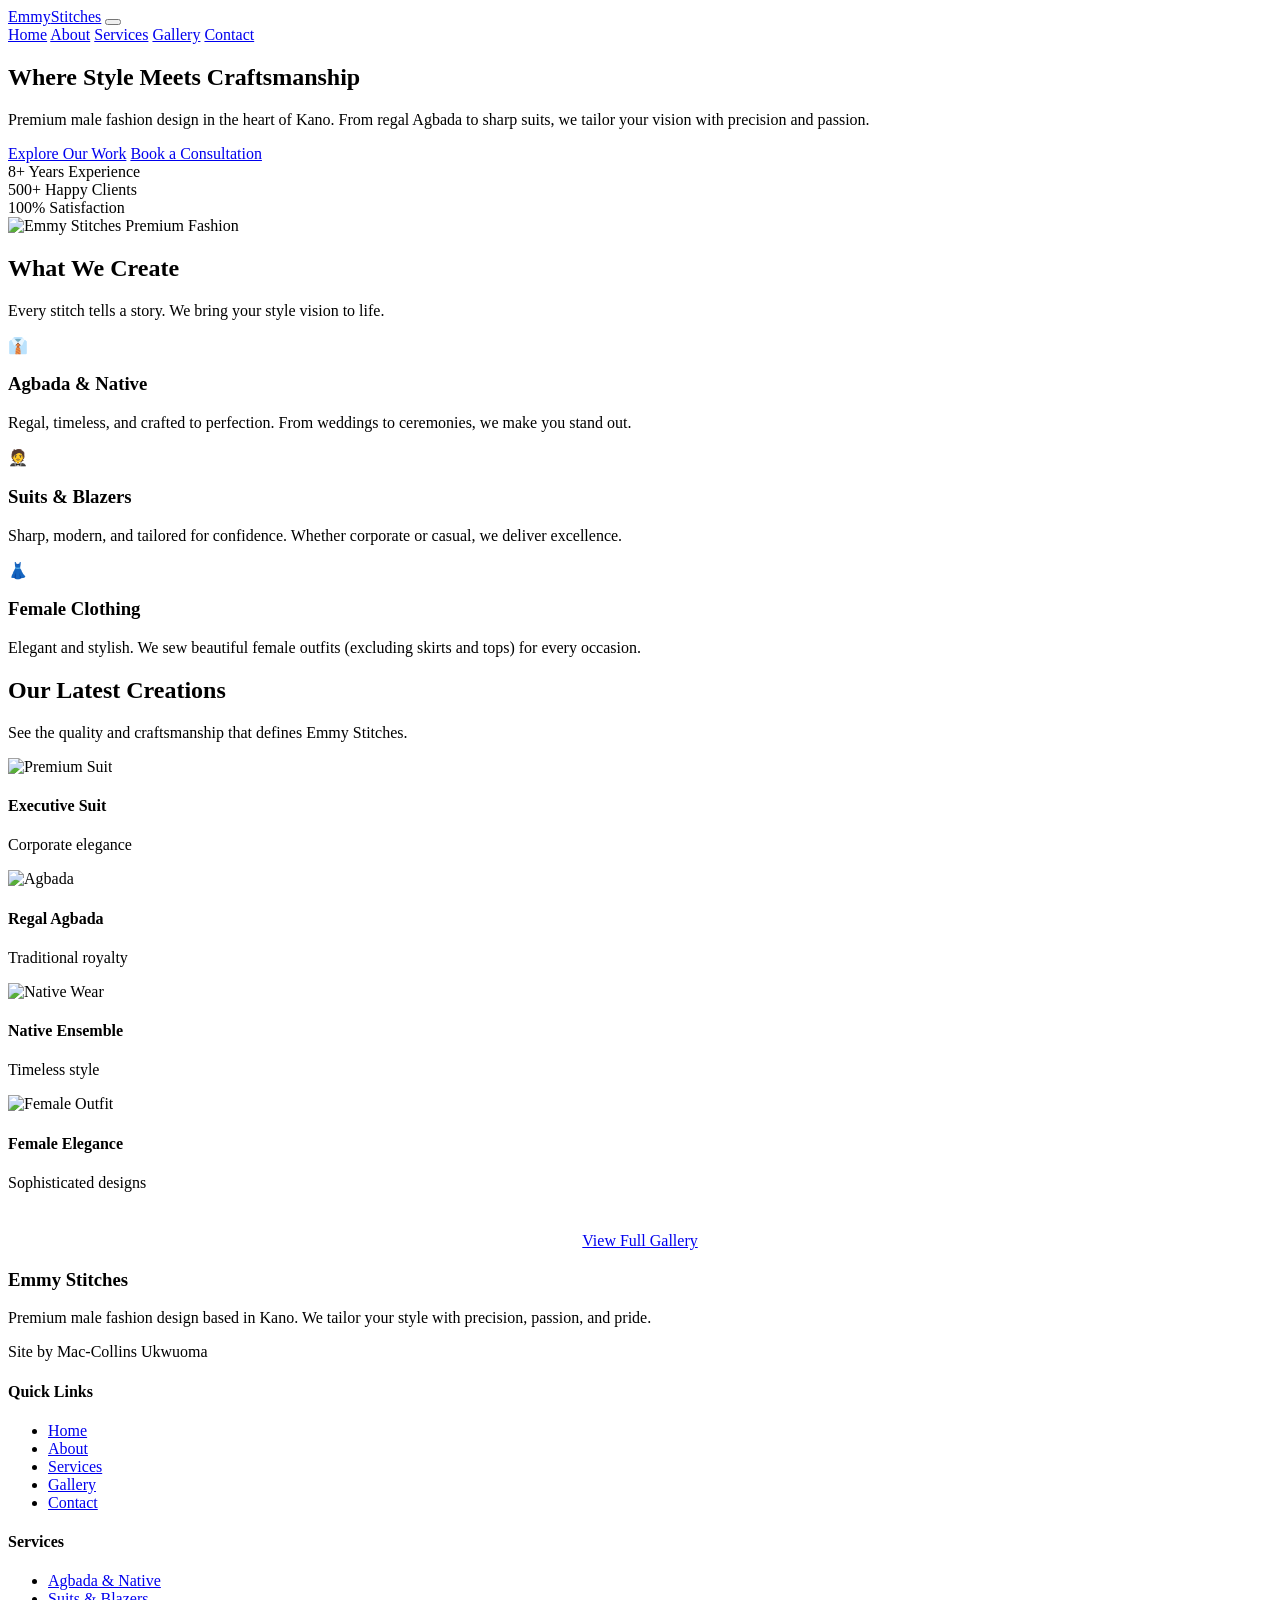
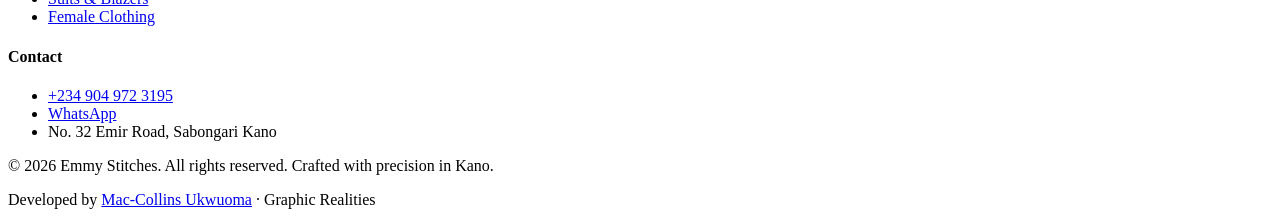
==== index.html @ 35dc1c08 "index.html" ====
<!DOCTYPE html>
<html lang="en">
<head>
    <meta charset="UTF-8" />
    <meta name="viewport" content="width=device-width, initial-scale=1.0" />
    <title>Emmy Stitches | Premium Male Fashion, Kano</title>
    <meta name="description" content="Emmy Stitches – Premium male fashion designer in Kano. We sew Agbada, suits, native wears, and female clothing. Visit us at No. 32 Emir Road, Sabongari Kano.">
    <link rel="stylesheet" href="style.css" />
</head>
<body>

<!-- ===== HEADER ===== -->
<header>
    <div class="header-container">
        <a href="index.html" class="logo">Emmy<span>Stitches</span></a>
        <button class="menu-toggle" id="menuToggle" aria-label="Toggle navigation">
            <span></span>
            <span></span>
            <span></span>
        </button>
        <nav id="mainNav">
            <a href="index.html" class="active">Home</a>
            <a href="about.html">About</a>
            <a href="services.html">Services</a>
            <a href="gallery.html">Gallery</a>
            <a href="contact.html">Contact</a>
        </nav>
    </div>
</header>

<!-- ===== HERO ===== -->
<section class="hero">
    <div class="hero-container">
        <div class="hero-content">
            <h1>Where <span>Style</span> Meets <span>Craftsmanship</span></h1>
            <p>Premium male fashion design in the heart of Kano. From regal Agbada to sharp suits, we tailor your vision with precision and passion.</p>
            <div class="hero-buttons">
                <a href="services.html" class="btn-primary">Explore Our Work</a>
                <a href="contact.html" class="btn-secondary">Book a Consultation</a>
            </div>
            <div class="hero-stats">
                <div class="stat-item">
                    <span class="stat-number">8+</span>
                    <span class="stat-label">Years Experience</span>
                </div>
                <div class="stat-item">
                    <span class="stat-number">500+</span>
                    <span class="stat-label">Happy Clients</span>
                </div>
                <div class="stat-item">
                    <span class="stat-number">100%</span>
                    <span class="stat-label">Satisfaction</span>
                </div>
            </div>
        </div>
        <div class="hero-image">
            <!-- Replace 'hero-bg.jpg' with your actual image file -->
            <img src="images/hero-bg.jpg" alt="Emmy Stitches Premium Fashion" />
        </div>
    </div>
</section>

<!-- ===== SERVICES PREVIEW ===== -->
<section class="section">
    <div class="container">
        <div class="section-header">
            <h2>What We Create</h2>
            <p>Every stitch tells a story. We bring your style vision to life.</p>
        </div>
        <div class="services-grid">
            <div class="service-card">
                <span class="icon">👔</span>
                <h3>Agbada & Native</h3>
                <p>Regal, timeless, and crafted to perfection. From weddings to ceremonies, we make you stand out.</p>
            </div>
            <div class="service-card">
                <span class="icon">🤵</span>
                <h3>Suits & Blazers</h3>
                <p>Sharp, modern, and tailored for confidence. Whether corporate or casual, we deliver excellence.</p>
            </div>
            <div class="service-card">
                <span class="icon">👗</span>
                <h3>Female Clothing</h3>
                <p>Elegant and stylish. We sew beautiful female outfits (excluding skirts and tops) for every occasion.</p>
            </div>
        </div>
    </div>
</section>

<!-- ===== GALLERY PREVIEW ===== -->
<section class="section section-dark">
    <div class="container">
        <div class="section-header">
            <h2>Our Latest Creations</h2>
            <p>See the quality and craftsmanship that defines Emmy Stitches.</p>
        </div>
        <div class="gallery-grid">
            <div class="gallery-item">
                <img src="images/suit-1.jpg" alt="Premium Suit" />
                <div class="overlay"><h4>Executive Suit</h4><p>Corporate elegance</p></div>
            </div>
            <div class="gallery-item">
                <img src="images/agbada-1.jpg" alt="Agbada" />
                <div class="overlay"><h4>Regal Agbada</h4><p>Traditional royalty</p></div>
            </div>
            <div class="gallery-item">
                <img src="images/native-1.jpg" alt="Native Wear" />
                <div class="overlay"><h4>Native Ensemble</h4><p>Timeless style</p></div>
            </div>
            <div class="gallery-item">
                <img src="images/female-1.jpg" alt="Female Outfit" />
                <div class="overlay"><h4>Female Elegance</h4><p>Sophisticated designs</p></div>
            </div>
        </div>
        <div style="text-align: center; margin-top: 40px;">
            <a href="gallery.html" class="btn-primary">View Full Gallery</a>
        </div>
    </div>
</section>

<!-- ===== FOOTER ===== -->
<footer>
    <div class="footer-grid">
        <div class="footer-brand">
            <h3>Emmy Stitches</h3>
            <p>Premium male fashion design based in Kano. We tailor your style with precision, passion, and pride.</p>
            <div class="dev-badge">Site by <span>Mac-Collins Ukwuoma</span></div>
        </div>
        <div class="footer-links">
            <h4>Quick Links</h4>
            <ul>
                <li><a href="index.html">Home</a></li>
                <li><a href="about.html">About</a></li>
                <li><a href="services.html">Services</a></li>
                <li><a href="gallery.html">Gallery</a></li>
                <li><a href="contact.html">Contact</a></li>
            </ul>
        </div>
        <div class="footer-links">
            <h4>Services</h4>
            <ul>
                <li><a href="services.html">Agbada & Native</a></li>
                <li><a href="services.html">Suits & Blazers</a></li>
                <li><a href="services.html">Female Clothing</a></li>
            </ul>
        </div>
        <div class="footer-links">
            <h4>Contact</h4>
            <ul>
                <li><a href="tel:+2349049723195">+234 904 972 3195</a></li>
                <li><a href="https://wa.me/2349049723195" target="_blank">WhatsApp</a></li>
                <li>No. 32 Emir Road, Sabongari Kano</li>
            </ul>
        </div>
    </div>
    <div class="footer-bottom">
        <p>&copy; 2026 Emmy Stitches. All rights reserved. Crafted with precision in Kano.</p>
        <div class="developer-credit">
            Developed by <a href="#" target="_blank">Mac-Collins Ukwuoma</a> · Graphic Realities
        </div>
    </div>
</footer>
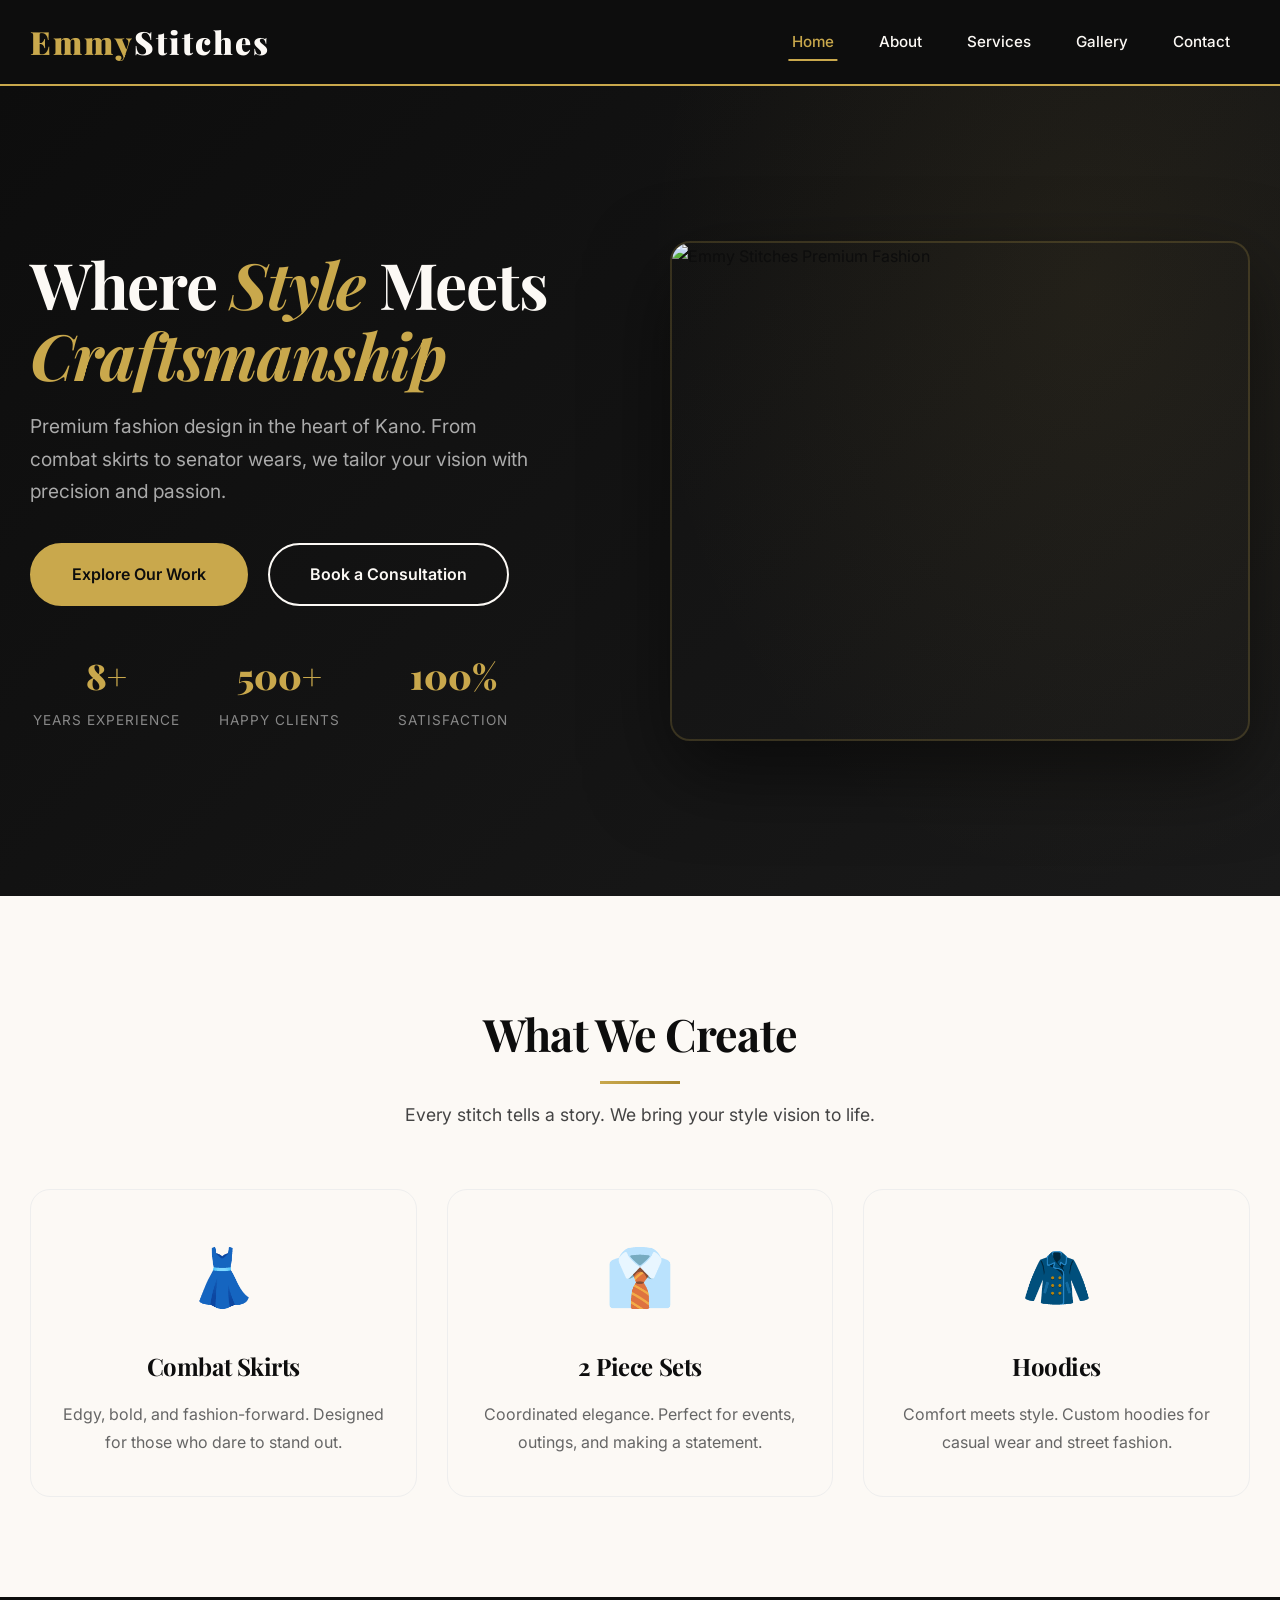
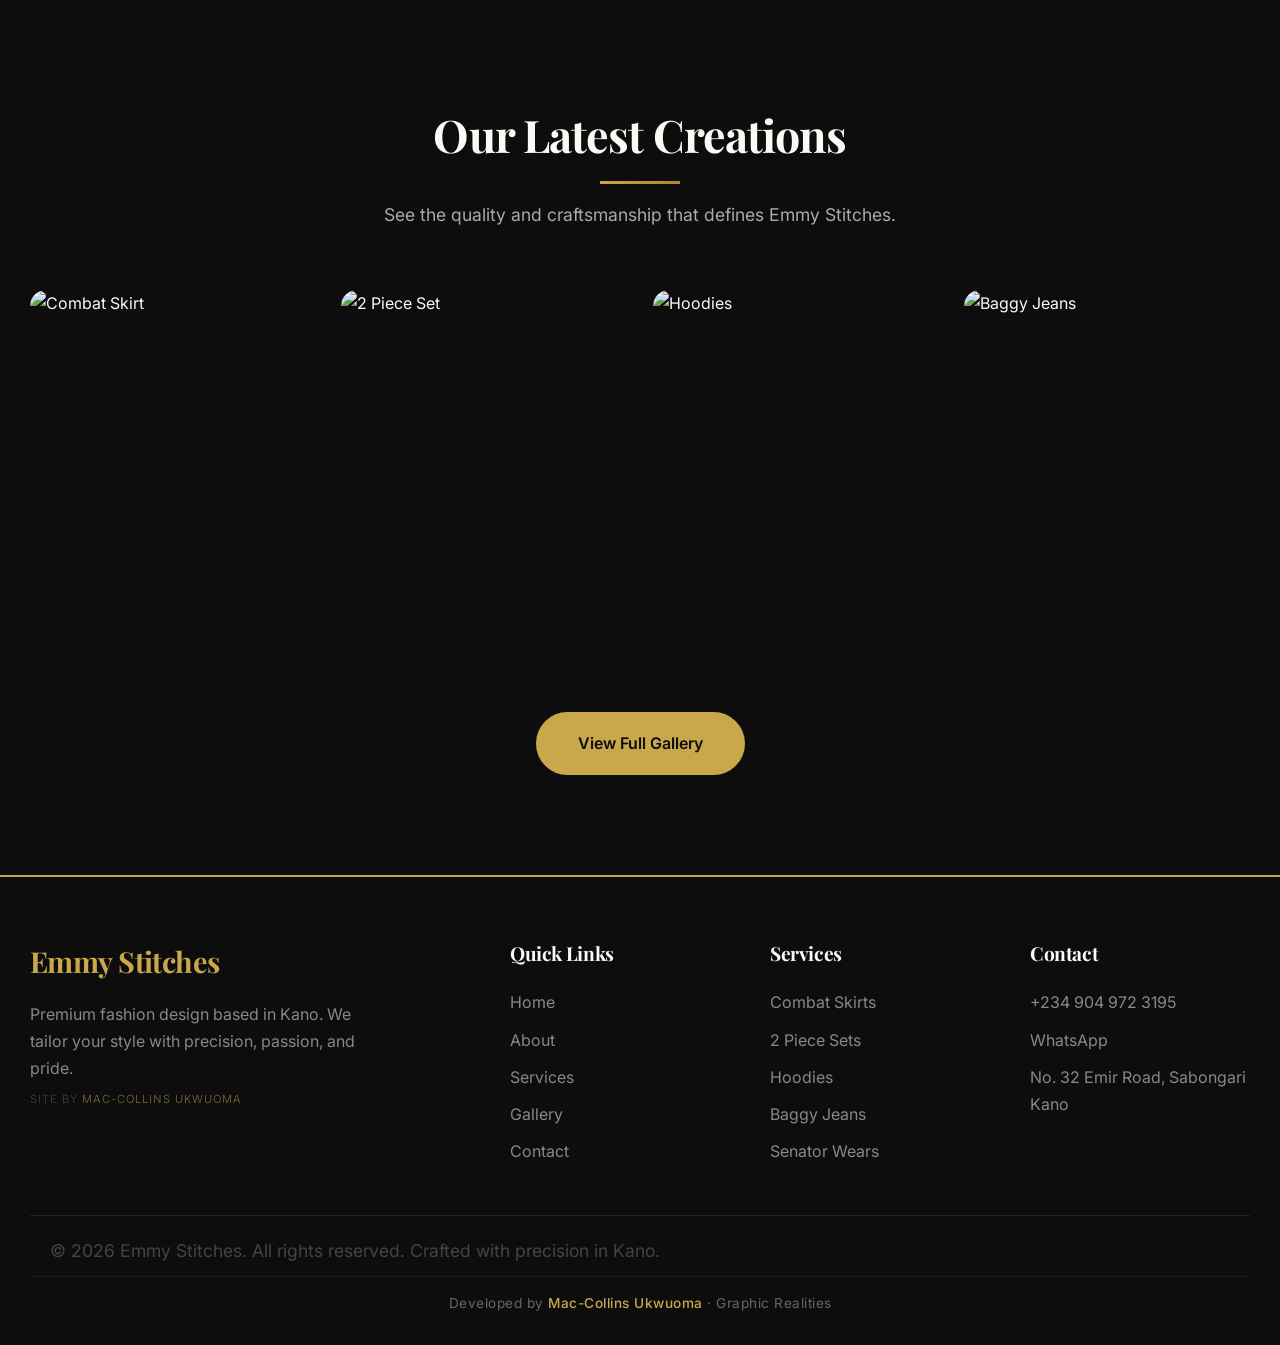
==== commit 66c46912: "index.html" ====
--- a/index.html
+++ b/index.html
@@ -3,8 +3,8 @@
 <head>
     <meta charset="UTF-8" />
     <meta name="viewport" content="width=device-width, initial-scale=1.0" />
-    <title>Emmy Stitches | Premium Male Fashion, Kano</title>
-    <meta name="description" content="Emmy Stitches – Premium male fashion designer in Kano. We sew Agbada, suits, native wears, and female clothing. Visit us at No. 32 Emir Road, Sabongari Kano.">
+    <title>Emmy Stitches | Premium Fashion, Kano</title>
+    <meta name="description" content="Emmy Stitches – Premium fashion designer in Kano. We sew combat skirts, 2 piece sets, hoodies, baggy jeans, senator wears, corporate wears, jalabia gowns, and jeans.">
     <link rel="stylesheet" href="style.css" />
 </head>
 <body>
@@ -14,9 +14,7 @@
     <div class="header-container">
         <a href="index.html" class="logo">Emmy<span>Stitches</span></a>
         <button class="menu-toggle" id="menuToggle" aria-label="Toggle navigation">
-            <span></span>
-            <span></span>
-            <span></span>
+            <span></span><span></span><span></span>
         </button>
         <nav id="mainNav">
             <a href="index.html" class="active">Home</a>
@@ -33,7 +31,7 @@
     <div class="hero-container">
         <div class="hero-content">
             <h1>Where <span>Style</span> Meets <span>Craftsmanship</span></h1>
-            <p>Premium male fashion design in the heart of Kano. From regal Agbada to sharp suits, we tailor your vision with precision and passion.</p>
+            <p>Premium fashion design in the heart of Kano. From combat skirts to senator wears, we tailor your vision with precision and passion.</p>
             <div class="hero-buttons">
                 <a href="services.html" class="btn-primary">Explore Our Work</a>
                 <a href="contact.html" class="btn-secondary">Book a Consultation</a>
@@ -54,7 +52,6 @@
             </div>
         </div>
         <div class="hero-image">
-            <!-- Replace 'hero-bg.jpg' with your actual image file -->
             <img src="images/hero-bg.jpg" alt="Emmy Stitches Premium Fashion" />
         </div>
     </div>
@@ -69,19 +66,19 @@
         </div>
         <div class="services-grid">
             <div class="service-card">
-                <span class="icon">👔</span>
-                <h3>Agbada & Native</h3>
-                <p>Regal, timeless, and crafted to perfection. From weddings to ceremonies, we make you stand out.</p>
+                <span class="icon">👗</span>
+                <h3>Combat Skirts</h3>
+                <p>Edgy, bold, and fashion-forward. Designed for those who dare to stand out.</p>
             </div>
             <div class="service-card">
-                <span class="icon">🤵</span>
-                <h3>Suits & Blazers</h3>
-                <p>Sharp, modern, and tailored for confidence. Whether corporate or casual, we deliver excellence.</p>
+                <span class="icon">👔</span>
+                <h3>2 Piece Sets</h3>
+                <p>Coordinated elegance. Perfect for events, outings, and making a statement.</p>
             </div>
             <div class="service-card">
-                <span class="icon">👗</span>
-                <h3>Female Clothing</h3>
-                <p>Elegant and stylish. We sew beautiful female outfits (excluding skirts and tops) for every occasion.</p>
+                <span class="icon">🧥</span>
+                <h3>Hoodies</h3>
+                <p>Comfort meets style. Custom hoodies for casual wear and street fashion.</p>
             </div>
         </div>
     </div>
@@ -96,20 +93,20 @@
         </div>
         <div class="gallery-grid">
             <div class="gallery-item">
-                <img src="images/suit-1.jpg" alt="Premium Suit" />
-                <div class="overlay"><h4>Executive Suit</h4><p>Corporate elegance</p></div>
+                <img src="images/combat-skirt.jpg" alt="Combat Skirt" />
+                <div class="overlay"><h4>Combat Skirt</h4><p>Edgy & bold</p></div>
             </div>
             <div class="gallery-item">
-                <img src="images/agbada-1.jpg" alt="Agbada" />
-                <div class="overlay"><h4>Regal Agbada</h4><p>Traditional royalty</p></div>
+                <img src="images/2piece-set.jpg" alt="2 Piece Set" />
+                <div class="overlay"><h4>2 Piece Set</h4><p>Coordinated elegance</p></div>
             </div>
             <div class="gallery-item">
-                <img src="images/native-1.jpg" alt="Native Wear" />
-                <div class="overlay"><h4>Native Ensemble</h4><p>Timeless style</p></div>
+                <img src="images/hoodies.jpg" alt="Hoodies" />
+                <div class="overlay"><h4>Hoodies</h4><p>Comfort & style</p></div>
             </div>
             <div class="gallery-item">
-                <img src="images/female-1.jpg" alt="Female Outfit" />
-                <div class="overlay"><h4>Female Elegance</h4><p>Sophisticated designs</p></div>
+                <img src="images/baggy-jeans.jpg" alt="Baggy Jeans" />
+                <div class="overlay"><h4>Baggy Jeans</h4><p>Street fashion</p></div>
             </div>
         </div>
         <div style="text-align: center; margin-top: 40px;">
@@ -123,7 +120,7 @@
     <div class="footer-grid">
         <div class="footer-brand">
             <h3>Emmy Stitches</h3>
-            <p>Premium male fashion design based in Kano. We tailor your style with precision, passion, and pride.</p>
+            <p>Premium fashion design based in Kano. We tailor your style with precision, passion, and pride.</p>
             <div class="dev-badge">Site by <span>Mac-Collins Ukwuoma</span></div>
         </div>
         <div class="footer-links">
@@ -139,9 +136,11 @@
         <div class="footer-links">
             <h4>Services</h4>
             <ul>
-                <li><a href="services.html">Agbada & Native</a></li>
-                <li><a href="services.html">Suits & Blazers</a></li>
-                <li><a href="services.html">Female Clothing</a></li>
+                <li><a href="services.html">Combat Skirts</a></li>
+                <li><a href="services.html">2 Piece Sets</a></li>
+                <li><a href="services.html">Hoodies</a></li>
+                <li><a href="services.html">Baggy Jeans</a></li>
+                <li><a href="services.html">Senator Wears</a></li>
             </ul>
         </div>
         <div class="footer-links">
@@ -160,3 +159,15 @@
         </div>
     </div>
 </footer>
+
+<script>
+    const toggle = document.getElementById('menuToggle');
+    const nav = document.getElementById('mainNav');
+    toggle.addEventListener('click', () => {
+        toggle.classList.toggle('active');
+        nav.classList.toggle('open');
+    });
+</script>
+
+</body>
+</html>
--- a/style.css
+++ b/style.css
@@ -0,0 +1,809 @@
+/* ============================================================
+   EMMY STITCHES - PREMIUM STYLESHEET
+   Fonts: Playfair Display (Elegant) + Inter (Clean)
+   Developed by Mac-Collins Ukwuoma · Graphic Realities
+   ============================================================ */
+
+/* ----- 1. IMPORTS & RESET ----- */
+@import url('https://fonts.googleapis.com/css2?family=Playfair+Display:ital,wght@0,400;0,700;0,900;1,400&family=Inter:wght@300;400;500;600;700&display=swap');
+
+* {
+    margin: 0;
+    padding: 0;
+    box-sizing: border-box;
+}
+
+:root {
+    --gold: #c9a84c;
+    --gold-light: #e8d5a3;
+    --gold-dark: #a8872e;
+    --black: #0d0d0d;
+    --black-light: #1a1a1a;
+    --white: #fcf9f5;
+    --gray: #8a8a8a;
+    --font-serif: 'Playfair Display', serif;
+    --font-sans: 'Inter', sans-serif;
+    --transition: all 0.4s cubic-bezier(0.25, 0.46, 0.45, 0.94);
+}
+
+html {
+    scroll-behavior: smooth;
+}
+
+body {
+    font-family: var(--font-sans);
+    color: var(--black);
+    background-color: var(--white);
+    line-height: 1.7;
+    overflow-x: hidden;
+}
+
+/* ----- 2. TYPOGRAPHY ----- */
+h1, h2, h3, h4, h5 {
+    font-family: var(--font-serif);
+    font-weight: 700;
+    letter-spacing: -0.02em;
+}
+
+h1 {
+    font-size: 4rem;
+    line-height: 1.1;
+}
+
+h2 {
+    font-size: 2.8rem;
+    margin-bottom: 1.5rem;
+    position: relative;
+}
+
+h2::after {
+    content: '';
+    display: block;
+    width: 80px;
+    height: 3px;
+    background: linear-gradient(90deg, var(--gold), var(--gold-dark));
+    margin-top: 0.5rem;
+}
+
+h3 {
+    font-size: 1.8rem;
+    margin-bottom: 1rem;
+}
+
+p {
+    font-size: 1.1rem;
+    color: #444;
+    max-width: 650px;
+}
+
+/* ----- 3. HEADER & NAVIGATION ----- */
+header {
+    background: var(--black);
+    padding: 15px 0;
+    border-bottom: 2px solid var(--gold);
+    position: sticky;
+    top: 0;
+    z-index: 1000;
+}
+
+.header-container {
+    max-width: 1300px;
+    margin: 0 auto;
+    padding: 0 30px;
+    display: flex;
+    justify-content: space-between;
+    align-items: center;
+    flex-wrap: wrap;
+}
+
+.logo {
+    font-family: var(--font-serif);
+    font-size: 2rem;
+    font-weight: 900;
+    color: var(--gold);
+    text-decoration: none;
+    letter-spacing: 2px;
+    transition: var(--transition);
+}
+
+.logo:hover {
+    color: var(--white);
+}
+
+.logo span {
+    color: var(--white);
+}
+
+nav {
+    display: flex;
+    gap: 5px;
+    flex-wrap: wrap;
+}
+
+nav a {
+    color: var(--white);
+    text-decoration: none;
+    font-family: var(--font-sans);
+    font-weight: 500;
+    font-size: 0.95rem;
+    padding: 10px 20px;
+    border-radius: 50px;
+    transition: var(--transition);
+    position: relative;
+}
+
+nav a::after {
+    content: '';
+    position: absolute;
+    bottom: 4px;
+    left: 50%;
+    width: 0;
+    height: 2px;
+    background: var(--gold);
+    transition: var(--transition);
+    transform: translateX(-50%);
+}
+
+nav a:hover {
+    color: var(--gold);
+}
+
+nav a:hover::after {
+    width: 60%;
+}
+
+nav a.active {
+    color: var(--gold);
+}
+
+nav a.active::after {
+    width: 60%;
+}
+
+/* Mobile Menu Toggle */
+.menu-toggle {
+    display: none;
+    flex-direction: column;
+    gap: 5px;
+    cursor: pointer;
+    background: none;
+    border: none;
+}
+
+.menu-toggle span {
+    display: block;
+    width: 30px;
+    height: 3px;
+    background: var(--gold);
+    border-radius: 3px;
+    transition: var(--transition);
+}
+
+.menu-toggle.active span:nth-child(1) {
+    transform: rotate(45deg) translate(6px, 6px);
+}
+.menu-toggle.active span:nth-child(2) {
+    opacity: 0;
+}
+.menu-toggle.active span:nth-child(3) {
+    transform: rotate(-45deg) translate(6px, -6px);
+}
+
+/* ----- 4. HERO SECTION ----- */
+.hero {
+    min-height: 90vh;
+    display: flex;
+    align-items: center;
+    background: linear-gradient(135deg, var(--black) 0%, var(--black-light) 100%);
+    position: relative;
+    overflow: hidden;
+}
+
+.hero::before {
+    content: '';
+    position: absolute;
+    top: -50%;
+    right: -20%;
+    width: 70%;
+    height: 150%;
+    background: radial-gradient(ellipse at center, rgba(201, 168, 76, 0.08) 0%, transparent 70%);
+    pointer-events: none;
+}
+
+.hero-container {
+    max-width: 1300px;
+    margin: 0 auto;
+    padding: 60px 30px;
+    display: grid;
+    grid-template-columns: 1fr 1fr;
+    gap: 60px;
+    align-items: center;
+    width: 100%;
+    position: relative;
+    z-index: 1;
+}
+
+.hero-content h1 {
+    color: var(--white);
+    margin-bottom: 20px;
+}
+
+.hero-content h1 span {
+    color: var(--gold);
+    font-style: italic;
+}
+
+.hero-content p {
+    color: #aaa;
+    font-size: 1.2rem;
+    margin-bottom: 35px;
+    max-width: 500px;
+}
+
+.hero-buttons {
+    display: flex;
+    gap: 20px;
+    flex-wrap: wrap;
+}
+
+.btn-primary {
+    background: var(--gold);
+    color: var(--black);
+    padding: 16px 40px;
+    border-radius: 50px;
+    text-decoration: none;
+    font-weight: 600;
+    font-size: 1rem;
+    transition: var(--transition);
+    border: 2px solid var(--gold);
+    display: inline-block;
+    font-family: var(--font-sans);
+    cursor: pointer;
+}
+
+.btn-primary:hover {
+    background: transparent;
+    color: var(--gold);
+    transform: translateY(-3px);
+    box-shadow: 0 10px 30px rgba(201, 168, 76, 0.2);
+}
+
+.btn-secondary {
+    background: transparent;
+    color: var(--white);
+    padding: 16px 40px;
+    border-radius: 50px;
+    text-decoration: none;
+    font-weight: 600;
+    font-size: 1rem;
+    transition: var(--transition);
+    border: 2px solid var(--white);
+    display: inline-block;
+    font-family: var(--font-sans);
+    cursor: pointer;
+}
+
+.btn-secondary:hover {
+    background: var(--white);
+    color: var(--black);
+    transform: translateY(-3px);
+}
+
+.hero-image {
+    display: flex;
+    justify-content: center;
+    align-items: center;
+}
+
+.hero-image img {
+    max-width: 100%;
+    border-radius: 20px;
+    box-shadow: 0 30px 80px rgba(0,0,0,0.5);
+    border: 2px solid rgba(201, 168, 76, 0.2);
+    object-fit: cover;
+    height: 500px;
+    width: 100%;
+}
+
+/* Hero Stats */
+.hero-stats {
+    display: grid;
+    grid-template-columns: repeat(3, 1fr);
+    gap: 20px;
+    margin-top: 40px;
+    max-width: 500px;
+}
+
+.stat-item {
+    text-align: center;
+}
+
+.stat-number {
+    font-family: var(--font-serif);
+    font-size: 2.2rem;
+    font-weight: 900;
+    color: var(--gold);
+    display: block;
+}
+
+.stat-label {
+    color: #888;
+    font-size: 0.85rem;
+    text-transform: uppercase;
+    letter-spacing: 1px;
+}
+
+/* ----- 5. SERVICES SECTION ----- */
+.section {
+    padding: 100px 0;
+}
+
+.section-dark {
+    background: var(--black);
+    color: var(--white);
+}
+
+.section-dark h2 {
+    color: var(--white);
+}
+
+.section-dark p {
+    color: #aaa;
+}
+
+.section-dark h2::after {
+    background: linear-gradient(90deg, var(--gold), var(--gold-dark));
+}
+
+.container {
+    max-width: 1300px;
+    margin: 0 auto;
+    padding: 0 30px;
+}
+
+.section-header {
+    text-align: center;
+    margin-bottom: 60px;
+}
+
+.section-header h2 {
+    margin-bottom: 1rem;
+}
+
+.section-header h2::after {
+    margin: 0.5rem auto 0 auto;
+}
+
+.section-header p {
+    margin: 0 auto;
+}
+
+.services-grid {
+    display: grid;
+    grid-template-columns: repeat(auto-fit, minmax(280px, 1fr));
+    gap: 30px;
+}
+
+.service-card {
+    background: var(--white);
+    padding: 40px 30px;
+    border-radius: 20px;
+    text-align: center;
+    transition: var(--transition);
+    border: 1px solid #eee;
+    position: relative;
+    overflow: hidden;
+}
+
+.service-card::before {
+    content: '';
+    position: absolute;
+    top: 0;
+    left: 0;
+    width: 100%;
+    height: 4px;
+    background: linear-gradient(90deg, var(--gold), var(--gold-dark));
+    transform: scaleX(0);
+    transform-origin: left;
+    transition: var(--transition);
+}
+
+.service-card:hover {
+    transform: translateY(-10px);
+    box-shadow: 0 20px 60px rgba(0,0,0,0.08);
+}
+
+.service-card:hover::before {
+    transform: scaleX(1);
+}
+
+.service-card .icon {
+    font-size: 3.5rem;
+    margin-bottom: 20px;
+    display: block;
+}
+
+.service-card h3 {
+    font-family: var(--font-serif);
+    font-size: 1.5rem;
+    margin-bottom: 15px;
+}
+
+.service-card p {
+    font-size: 1rem;
+    color: #666;
+}
+
+/* Dark service cards */
+.section-dark .service-card {
+    background: var(--black-light);
+    border-color: #333;
+}
+
+.section-dark .service-card p {
+    color: #aaa;
+}
+
+/* ----- 6. GALLERY SECTION ----- */
+.gallery-grid {
+    display: grid;
+    grid-template-columns: repeat(auto-fit, minmax(280px, 1fr));
+    gap: 25px;
+}
+
+.gallery-item {
+    border-radius: 16px;
+    overflow: hidden;
+    position: relative;
+    cursor: pointer;
+    aspect-ratio: 3/4;
+}
+
+.gallery-item img {
+    width: 100%;
+    height: 100%;
+    object-fit: cover;
+    transition: var(--transition);
+}
+
+.gallery-item:hover img {
+    transform: scale(1.08);
+}
+
+.gallery-item .overlay {
+    position: absolute;
+    bottom: 0;
+    left: 0;
+    right: 0;
+    padding: 30px 20px 20px;
+    background: linear-gradient(transparent, rgba(0,0,0,0.8));
+    color: white;
+    transform: translateY(100%);
+    transition: var(--transition);
+}
+
+.gallery-item:hover .overlay {
+    transform: translateY(0);
+}
+
+.gallery-item .overlay h4 {
+    font-family: var(--font-serif);
+    font-size: 1.2rem;
+}
+
+.gallery-item .overlay p {
+    font-size: 0.9rem;
+    color: #ccc;
+}
+
+/* ----- 7. ABOUT SECTION ----- */
+.about-grid {
+    display: grid;
+    grid-template-columns: 1fr 1fr;
+    gap: 60px;
+    align-items: center;
+}
+
+.about-image img {
+    width: 100%;
+    border-radius: 20px;
+    box-shadow: 0 20px 60px rgba(0,0,0,0.1);
+}
+
+.about-content h3 {
+    font-family: var(--font-serif);
+    font-size: 2rem;
+    margin-bottom: 20px;
+}
+
+.about-content .highlight {
+    color: var(--gold-dark);
+    font-weight: 600;
+}
+
+/* ----- 8. CONTACT SECTION ----- */
+.contact-grid {
+    display: grid;
+    grid-template-columns: 1fr 1fr;
+    gap: 60px;
+}
+
+.contact-info h3 {
+    font-family: var(--font-serif);
+    font-size: 1.6rem;
+    margin-bottom: 20px;
+}
+
+.contact-details {
+    list-style: none;
+    padding: 0;
+}
+
+.contact-details li {
+    display: flex;
+    align-items: center;
+    gap: 15px;
+    padding: 15px 0;
+    border-bottom: 1px solid #eee;
+    font-size: 1.05rem;
+}
+
+.contact-details li:last-child {
+    border-bottom: none;
+}
+
+.contact-details .icon {
+    font-size: 1.5rem;
+    min-width: 40px;
+}
+
+.contact-details a {
+    color: var(--black);
+    text-decoration: none;
+    transition: var(--transition);
+}
+
+.contact-details a:hover {
+    color: var(--gold-dark);
+}
+
+.contact-form input,
+.contact-form textarea {
+    width: 100%;
+    padding: 16px 20px;
+    border: 2px solid #e0e0e0;
+    border-radius: 12px;
+    font-family: var(--font-sans);
+    font-size: 1rem;
+    transition: var(--transition);
+    margin-bottom: 20px;
+    background: var(--white);
+}
+
+.contact-form input:focus,
+.contact-form textarea:focus {
+    outline: none;
+    border-color: var(--gold);
+    box-shadow: 0 0 0 4px rgba(201, 168, 76, 0.1);
+}
+
+.contact-form textarea {
+    min-height: 150px;
+    resize: vertical;
+}
+
+/* ----- 9. FOOTER ----- */
+footer {
+    background: var(--black);
+    color: #888;
+    padding: 60px 30px 30px;
+    border-top: 2px solid var(--gold);
+}
+
+.footer-grid {
+    max-width: 1300px;
+    margin: 0 auto;
+    display: grid;
+    grid-template-columns: 2fr 1fr 1fr 1fr;
+    gap: 40px;
+}
+
+.footer-brand h3 {
+    font-family: var(--font-serif);
+    font-size: 1.8rem;
+    color: var(--gold);
+    margin-bottom: 15px;
+}
+
+.footer-brand p {
+    color: #888;
+    font-size: 1rem;
+    max-width: 350px;
+}
+
+.dev-badge {
+    font-size: 0.7rem;
+    color: #666;
+    letter-spacing: 1px;
+    text-transform: uppercase;
+    font-family: var(--font-sans);
+    font-weight: 300;
+    opacity: 0.6;
+    margin-top: 8px;
+}
+
+.dev-badge span {
+    color: var(--gold);
+}
+
+.footer-links h4 {
+    color: var(--white);
+    font-family: var(--font-serif);
+    font-size: 1.2rem;
+    margin-bottom: 20px;
+}
+
+.footer-links ul {
+    list-style: none;
+    padding: 0;
+}
+
+.footer-links ul li {
+    margin-bottom: 10px;
+}
+
+.footer-links ul a {
+    color: #888;
+    text-decoration: none;
+    transition: var(--transition);
+}
+
+.footer-links ul a:hover {
+    color: var(--gold);
+}
+
+.footer-bottom {
+    max-width: 1300px;
+    margin: 40px auto 0;
+    padding-top: 20px;
+    border-top: 1px solid #222;
+    text-align: center;
+    font-size: 0.9rem;
+    color: #555;
+}
+
+.developer-credit {
+    text-align: center;
+    font-size: 0.85rem;
+    color: #666;
+    margin-top: 10px;
+    padding-top: 15px;
+    border-top: 1px solid rgba(255,255,255,0.05);
+    font-family: var(--font-sans);
+    letter-spacing: 0.5px;
+}
+
+.developer-credit a {
+    color: var(--gold);
+    text-decoration: none;
+    font-weight: 500;
+    transition: var(--transition);
+}
+
+.developer-credit a:hover {
+    color: var(--white);
+    text-decoration: underline;
+}
+
+/* ----- 10. RESPONSIVE ----- */
+@media (max-width: 992px) {
+    h1 {
+        font-size: 3rem;
+    }
+    h2 {
+        font-size: 2.2rem;
+    }
+    .hero-container {
+        grid-template-columns: 1fr;
+        text-align: center;
+    }
+    .hero-content p {
+        margin: 0 auto 30px;
+    }
+    .hero-stats {
+        margin: 30px auto 0;
+    }
+    .hero-buttons {
+        justify-content: center;
+    }
+    .hero-image img {
+        height: 350px;
+    }
+    .about-grid {
+        grid-template-columns: 1fr;
+    }
+    .contact-grid {
+        grid-template-columns: 1fr;
+    }
+    .footer-grid {
+        grid-template-columns: 1fr 1fr;
+    }
+}
+
+@media (max-width: 768px) {
+    .menu-toggle {
+        display: flex;
+    }
+    nav {
+        display: none;
+        flex-direction: column;
+        width: 100%;
+        margin-top: 15px;
+        gap: 5px;
+    }
+    nav.open {
+        display: flex;
+    }
+    nav a {
+        padding: 12px 20px;
+        width: 100%;
+        text-align: center;
+        border-radius: 10px;
+        background: rgba(255,255,255,0.05);
+    }
+    nav a::after {
+        display: none;
+    }
+    .header-container {
+        padding: 0 20px;
+    }
+    h1 {
+        font-size: 2.2rem;
+    }
+    h2 {
+        font-size: 1.8rem;
+    }
+    .hero-container {
+        padding: 40px 20px;
+    }
+    .hero-image img {
+        height: 250px;
+    }
+    .section {
+        padding: 60px 0;
+    }
+    .container {
+        padding: 0 20px;
+    }
+    .services-grid {
+        grid-template-columns: 1fr;
+    }
+    .gallery-grid {
+        grid-template-columns: 1fr 1fr;
+    }
+    .footer-grid {
+        grid-template-columns: 1fr;
+        text-align: center;
+    }
+    .footer-brand p {
+        margin: 0 auto;
+    }
+}
+
+@media (max-width: 480px) {
+    .gallery-grid {
+        grid-template-columns: 1fr;
+    }
+    .hero-buttons {
+        flex-direction: column;
+        align-items: center;
+        width: 100%;
+    }
+    .btn-primary, .btn-secondary {
+        width: 100%;
+        text-align: center;
+    }
+    .hero-stats {
+        grid-template-columns: 1fr 1fr;
+    }
+}
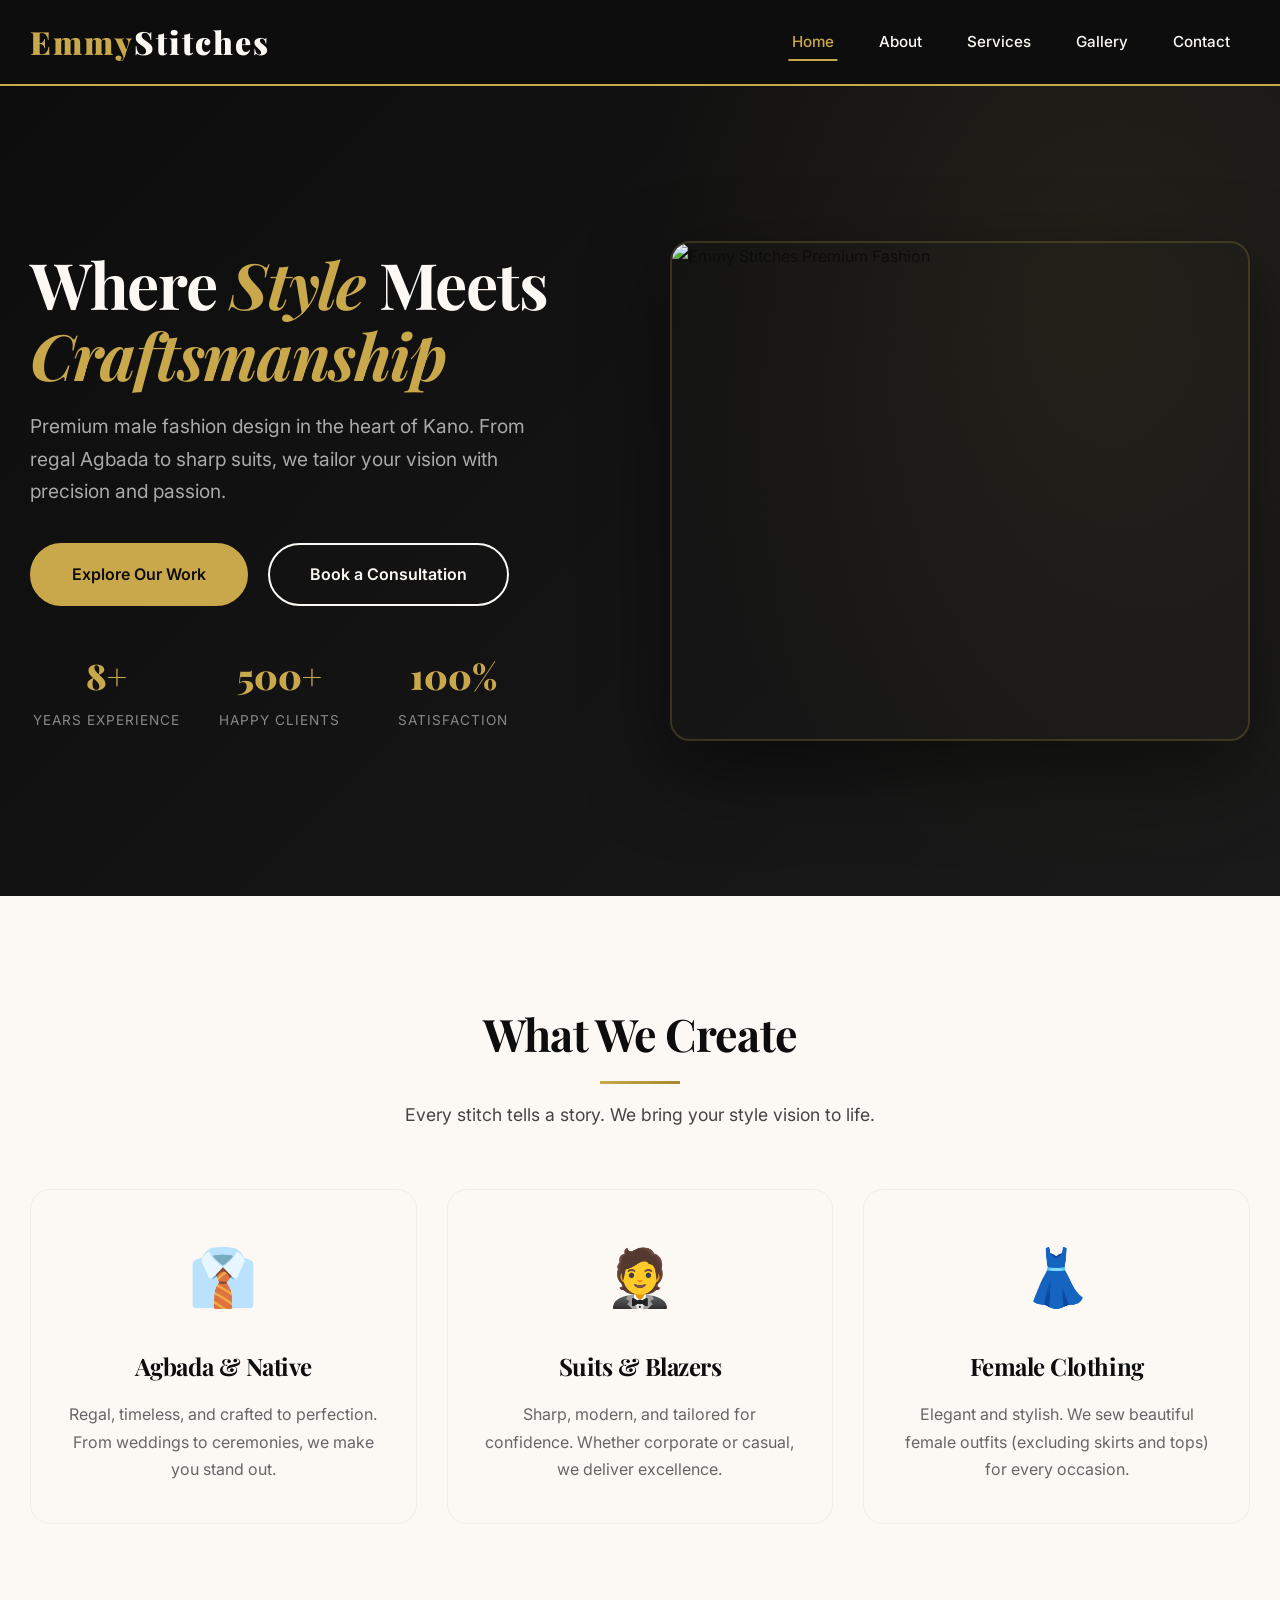
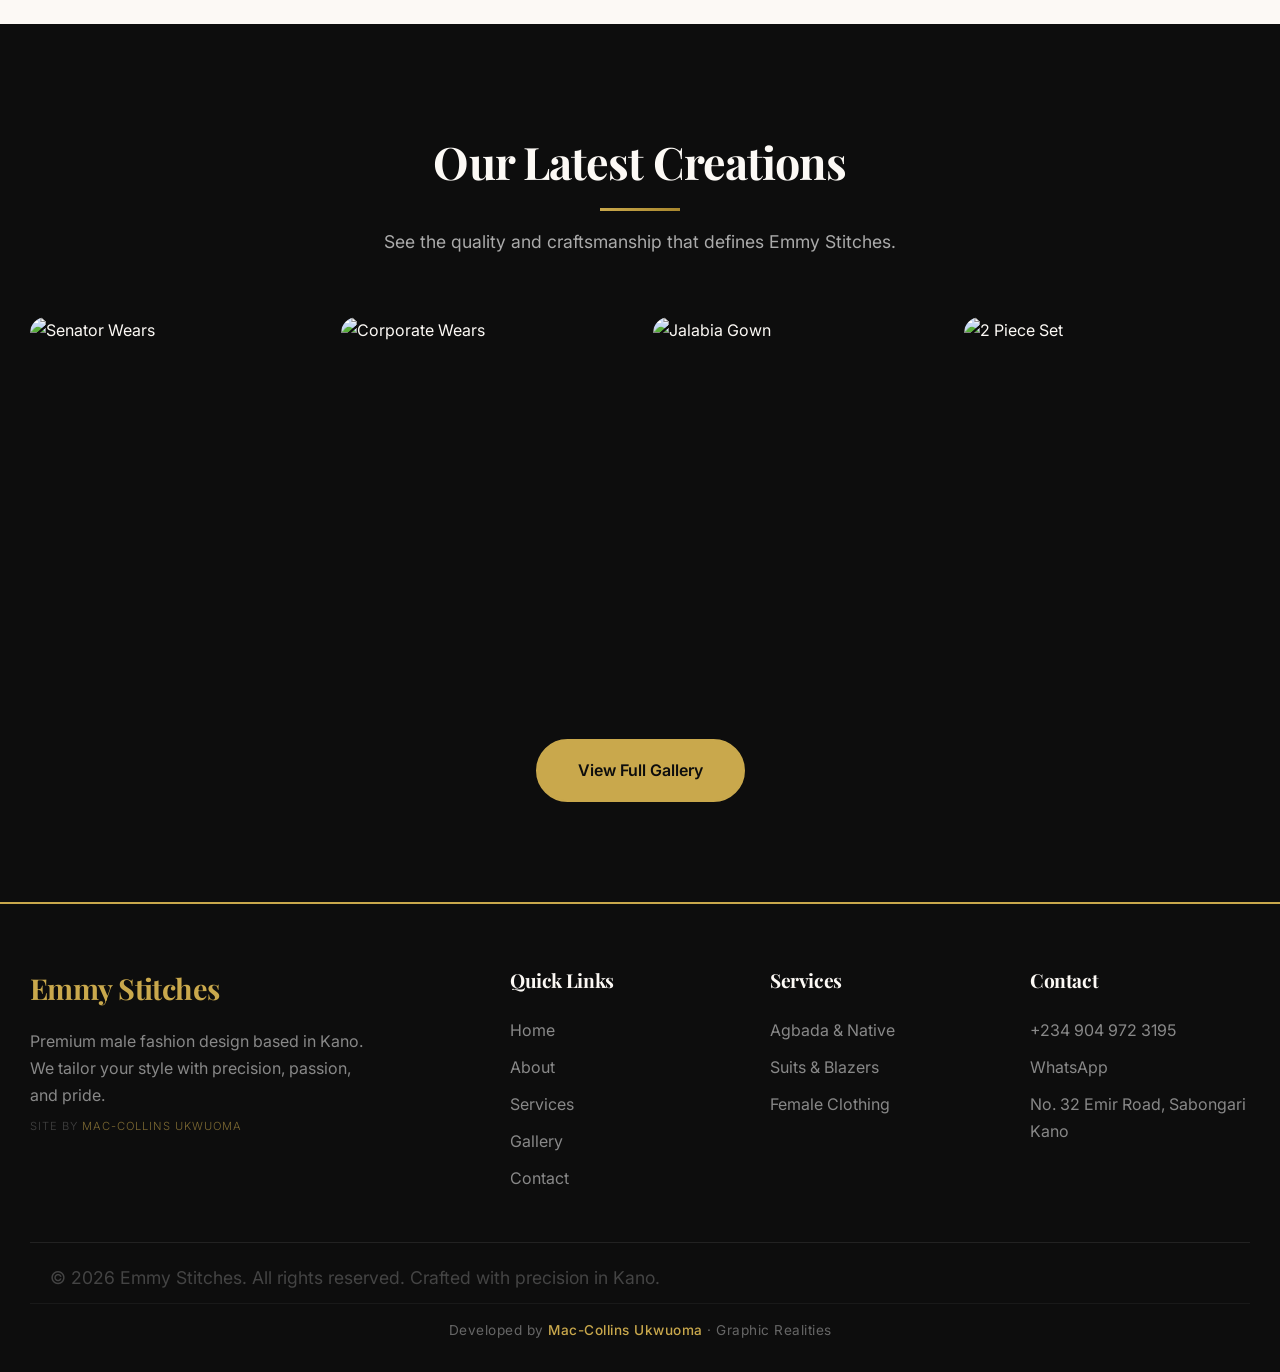
==== commit 3642582e: "index.html" ====
--- a/index.html
+++ b/index.html
@@ -3,8 +3,8 @@
 <head>
     <meta charset="UTF-8" />
     <meta name="viewport" content="width=device-width, initial-scale=1.0" />
-    <title>Emmy Stitches | Premium Fashion, Kano</title>
-    <meta name="description" content="Emmy Stitches – Premium fashion designer in Kano. We sew combat skirts, 2 piece sets, hoodies, baggy jeans, senator wears, corporate wears, jalabia gowns, and jeans.">
+    <title>Emmy Stitches | Premium Male Fashion, Kano</title>
+    <meta name="description" content="Emmy Stitches – Premium male fashion designer in Kano. We sew Agbada, suits, native wears, and female clothing. Visit us at No. 32 Emir Road, Sabongari Kano.">
     <link rel="stylesheet" href="style.css" />
 </head>
 <body>
@@ -14,7 +14,9 @@
     <div class="header-container">
         <a href="index.html" class="logo">Emmy<span>Stitches</span></a>
         <button class="menu-toggle" id="menuToggle" aria-label="Toggle navigation">
-            <span></span><span></span><span></span>
+            <span></span>
+            <span></span>
+            <span></span>
         </button>
         <nav id="mainNav">
             <a href="index.html" class="active">Home</a>
@@ -31,7 +33,7 @@
     <div class="hero-container">
         <div class="hero-content">
             <h1>Where <span>Style</span> Meets <span>Craftsmanship</span></h1>
-            <p>Premium fashion design in the heart of Kano. From combat skirts to senator wears, we tailor your vision with precision and passion.</p>
+            <p>Premium male fashion design in the heart of Kano. From regal Agbada to sharp suits, we tailor your vision with precision and passion.</p>
             <div class="hero-buttons">
                 <a href="services.html" class="btn-primary">Explore Our Work</a>
                 <a href="contact.html" class="btn-secondary">Book a Consultation</a>
@@ -66,19 +68,19 @@
         </div>
         <div class="services-grid">
             <div class="service-card">
-                <span class="icon">👗</span>
-                <h3>Combat Skirts</h3>
-                <p>Edgy, bold, and fashion-forward. Designed for those who dare to stand out.</p>
+                <span class="icon">👔</span>
+                <h3>Agbada & Native</h3>
+                <p>Regal, timeless, and crafted to perfection. From weddings to ceremonies, we make you stand out.</p>
             </div>
             <div class="service-card">
-                <span class="icon">👔</span>
-                <h3>2 Piece Sets</h3>
-                <p>Coordinated elegance. Perfect for events, outings, and making a statement.</p>
+                <span class="icon">🤵</span>
+                <h3>Suits & Blazers</h3>
+                <p>Sharp, modern, and tailored for confidence. Whether corporate or casual, we deliver excellence.</p>
             </div>
             <div class="service-card">
-                <span class="icon">🧥</span>
-                <h3>Hoodies</h3>
-                <p>Comfort meets style. Custom hoodies for casual wear and street fashion.</p>
+                <span class="icon">👗</span>
+                <h3>Female Clothing</h3>
+                <p>Elegant and stylish. We sew beautiful female outfits (excluding skirts and tops) for every occasion.</p>
             </div>
         </div>
     </div>
@@ -93,20 +95,20 @@
         </div>
         <div class="gallery-grid">
             <div class="gallery-item">
-                <img src="images/combat-skirt.jpg" alt="Combat Skirt" />
-                <div class="overlay"><h4>Combat Skirt</h4><p>Edgy & bold</p></div>
+                <img src="images/Senator wears.jpg" alt="Senator Wears" />
+                <div class="overlay"><h4>Senator Wears</h4><p>Traditional elegance</p></div>
             </div>
             <div class="gallery-item">
-                <img src="images/2piece-set.jpg" alt="2 Piece Set" />
-                <div class="overlay"><h4>2 Piece Set</h4><p>Coordinated elegance</p></div>
+                <img src="images/Corporate wears.jpg" alt="Corporate Wears" />
+                <div class="overlay"><h4>Corporate Wears</h4><p>Professional style</p></div>
             </div>
             <div class="gallery-item">
-                <img src="images/hoodies.jpg" alt="Hoodies" />
-                <div class="overlay"><h4>Hoodies</h4><p>Comfort & style</p></div>
+                <img src="images/Jalabia gown.jpg" alt="Jalabia Gown" />
+                <div class="overlay"><h4>Jalabia Gown</h4><p>Timeless elegance</p></div>
             </div>
             <div class="gallery-item">
-                <img src="images/baggy-jeans.jpg" alt="Baggy Jeans" />
-                <div class="overlay"><h4>Baggy Jeans</h4><p>Street fashion</p></div>
+                <img src="images/2 piece set.jpg" alt="2 Piece Set" />
+                <div class="overlay"><h4>2 Piece Set</h4><p>Modern sophistication</p></div>
             </div>
         </div>
         <div style="text-align: center; margin-top: 40px;">
@@ -120,7 +122,7 @@
     <div class="footer-grid">
         <div class="footer-brand">
             <h3>Emmy Stitches</h3>
-            <p>Premium fashion design based in Kano. We tailor your style with precision, passion, and pride.</p>
+            <p>Premium male fashion design based in Kano. We tailor your style with precision, passion, and pride.</p>
             <div class="dev-badge">Site by <span>Mac-Collins Ukwuoma</span></div>
         </div>
         <div class="footer-links">
@@ -136,11 +138,9 @@
         <div class="footer-links">
             <h4>Services</h4>
             <ul>
-                <li><a href="services.html">Combat Skirts</a></li>
-                <li><a href="services.html">2 Piece Sets</a></li>
-                <li><a href="services.html">Hoodies</a></li>
-                <li><a href="services.html">Baggy Jeans</a></li>
-                <li><a href="services.html">Senator Wears</a></li>
+                <li><a href="services.html">Agbada & Native</a></li>
+                <li><a href="services.html">Suits & Blazers</a></li>
+                <li><a href="services.html">Female Clothing</a></li>
             </ul>
         </div>
         <div class="footer-links">
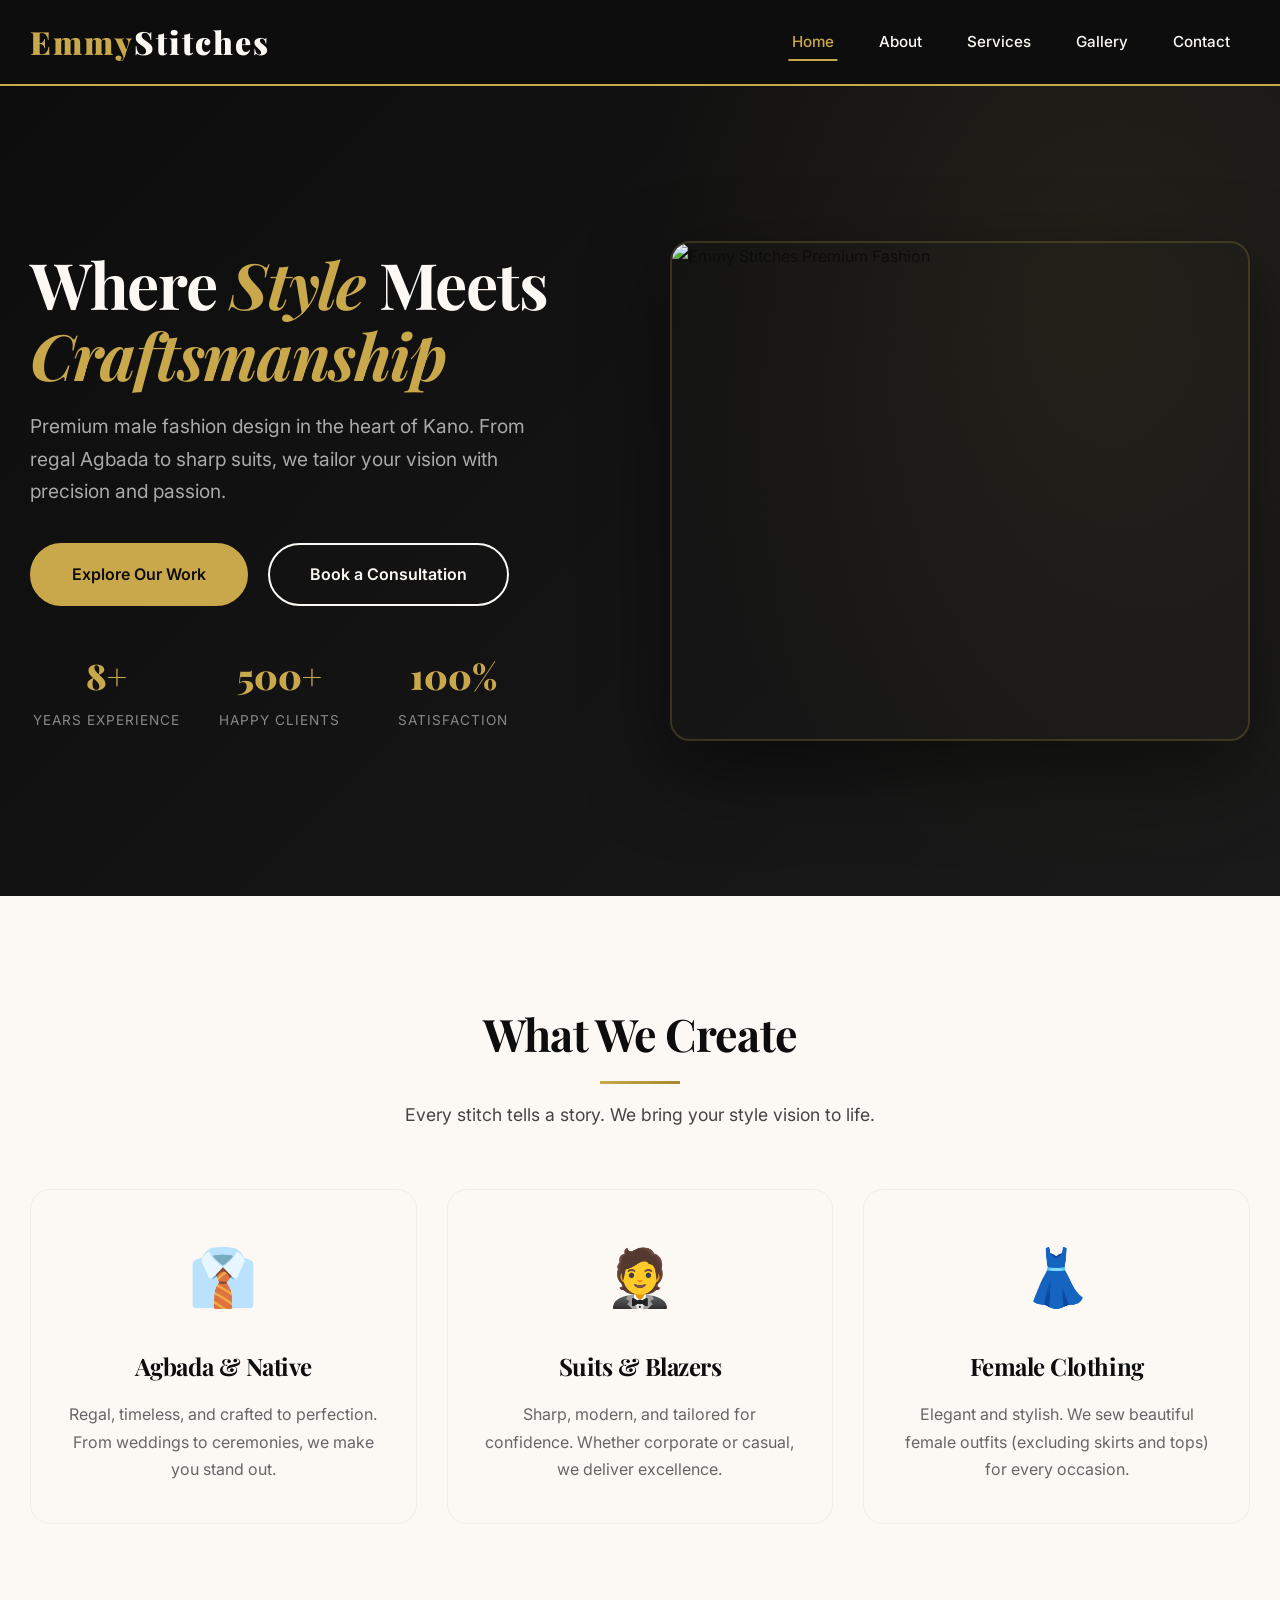
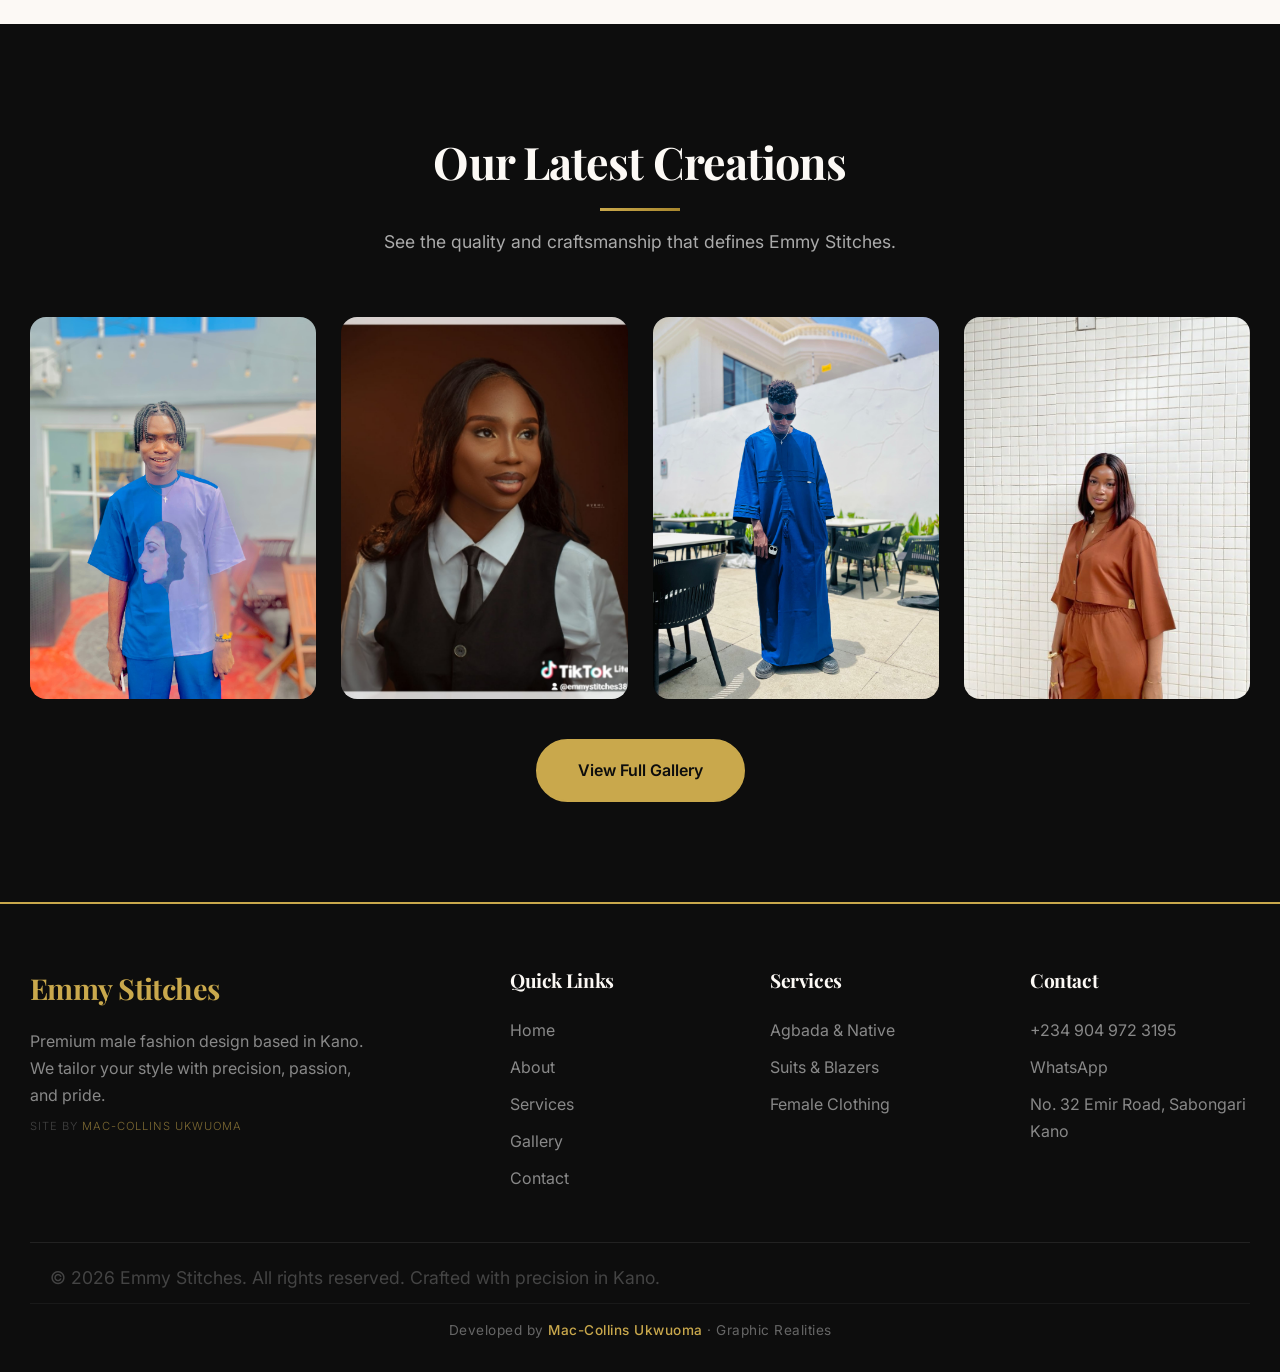
==== commit ae80a78a: "index.html" ====
--- a/index.html
+++ b/index.html
@@ -95,19 +95,19 @@
         </div>
         <div class="gallery-grid">
             <div class="gallery-item">
-                <img src="images/Senator wears.jpg" alt="Senator Wears" />
+                <img src="Senator wears.jpg" alt="Senator Wears" />
                 <div class="overlay"><h4>Senator Wears</h4><p>Traditional elegance</p></div>
             </div>
             <div class="gallery-item">
-                <img src="images/Corporate wears.jpg" alt="Corporate Wears" />
+                <img src="Corporate wears.jpg" alt="Corporate Wears" />
                 <div class="overlay"><h4>Corporate Wears</h4><p>Professional style</p></div>
             </div>
             <div class="gallery-item">
-                <img src="images/Jalabia gown.jpg" alt="Jalabia Gown" />
+                <img src="Jalabia gown.jpg" alt="Jalabia Gown" />
                 <div class="overlay"><h4>Jalabia Gown</h4><p>Timeless elegance</p></div>
             </div>
             <div class="gallery-item">
-                <img src="images/2 piece set.jpg" alt="2 Piece Set" />
+                <img src="2 piece set.jpg" alt="2 Piece Set" />
                 <div class="overlay"><h4>2 Piece Set</h4><p>Modern sophistication</p></div>
             </div>
         </div>
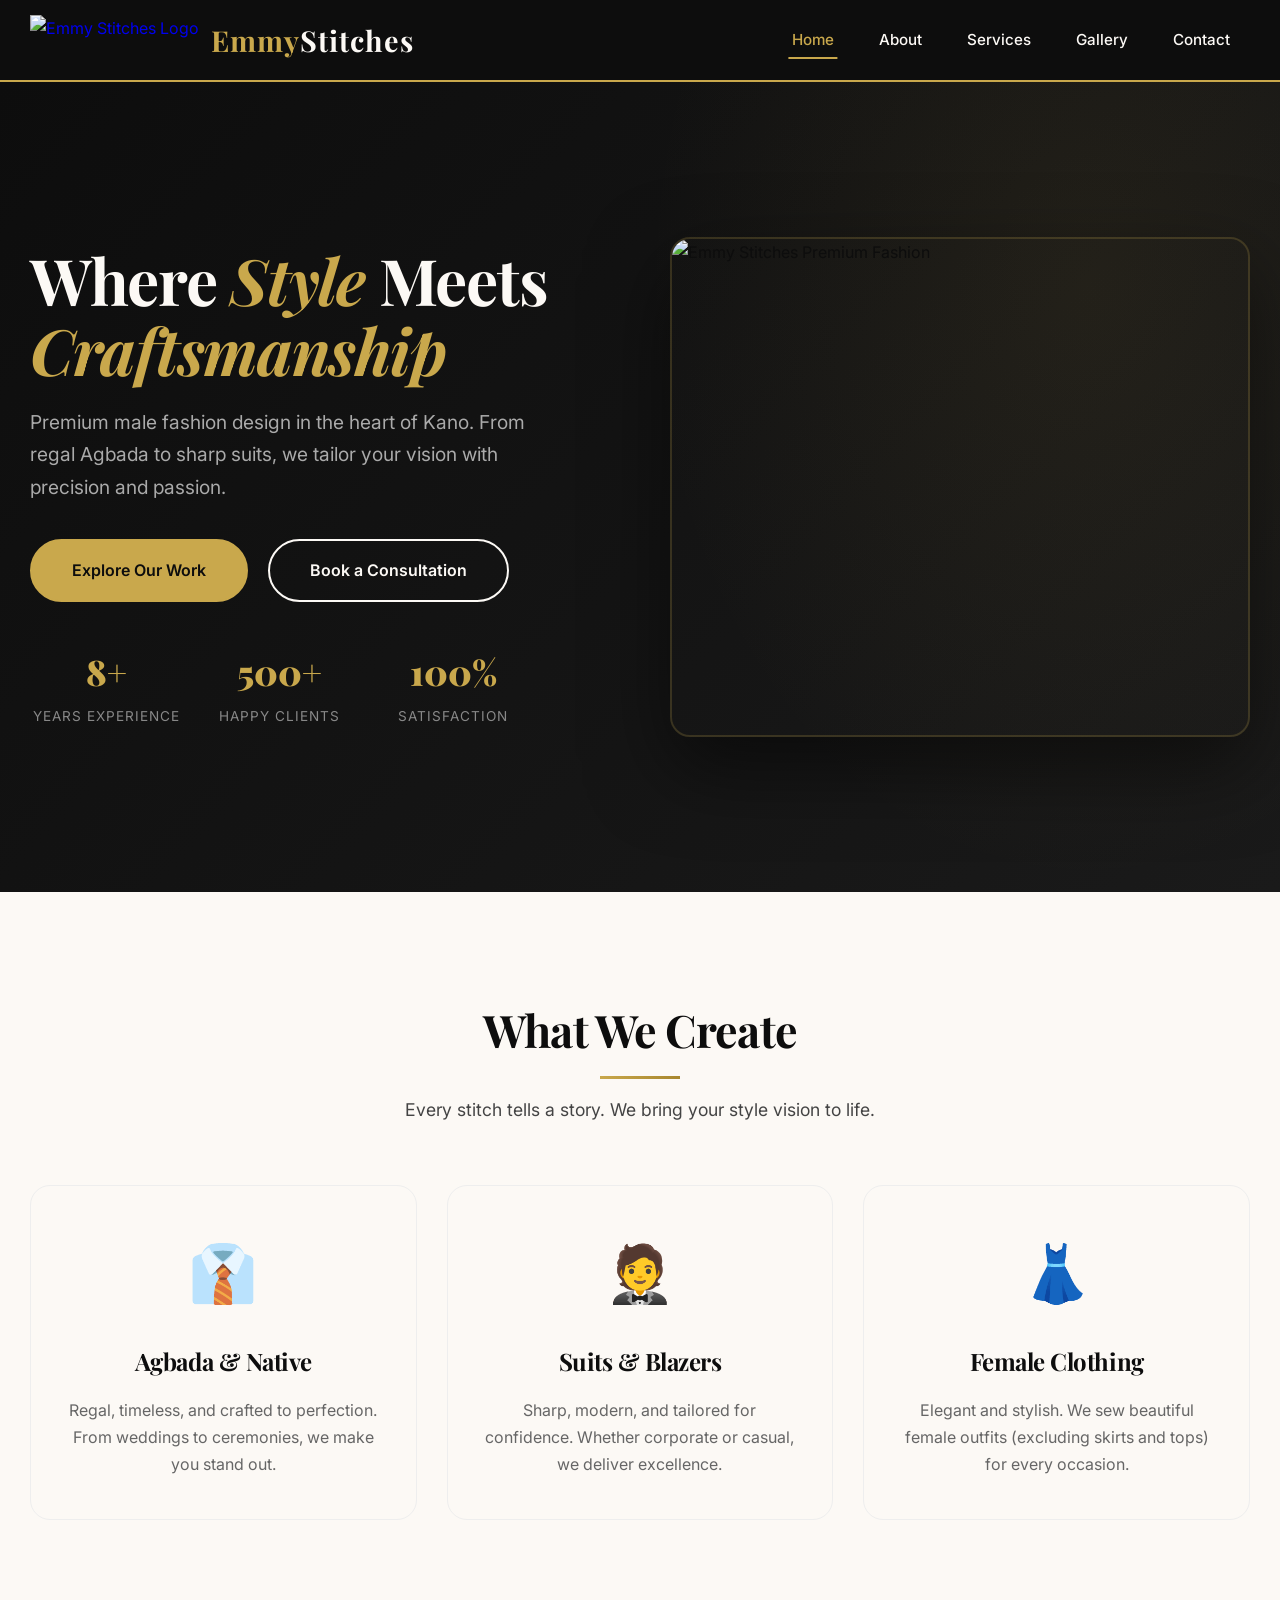
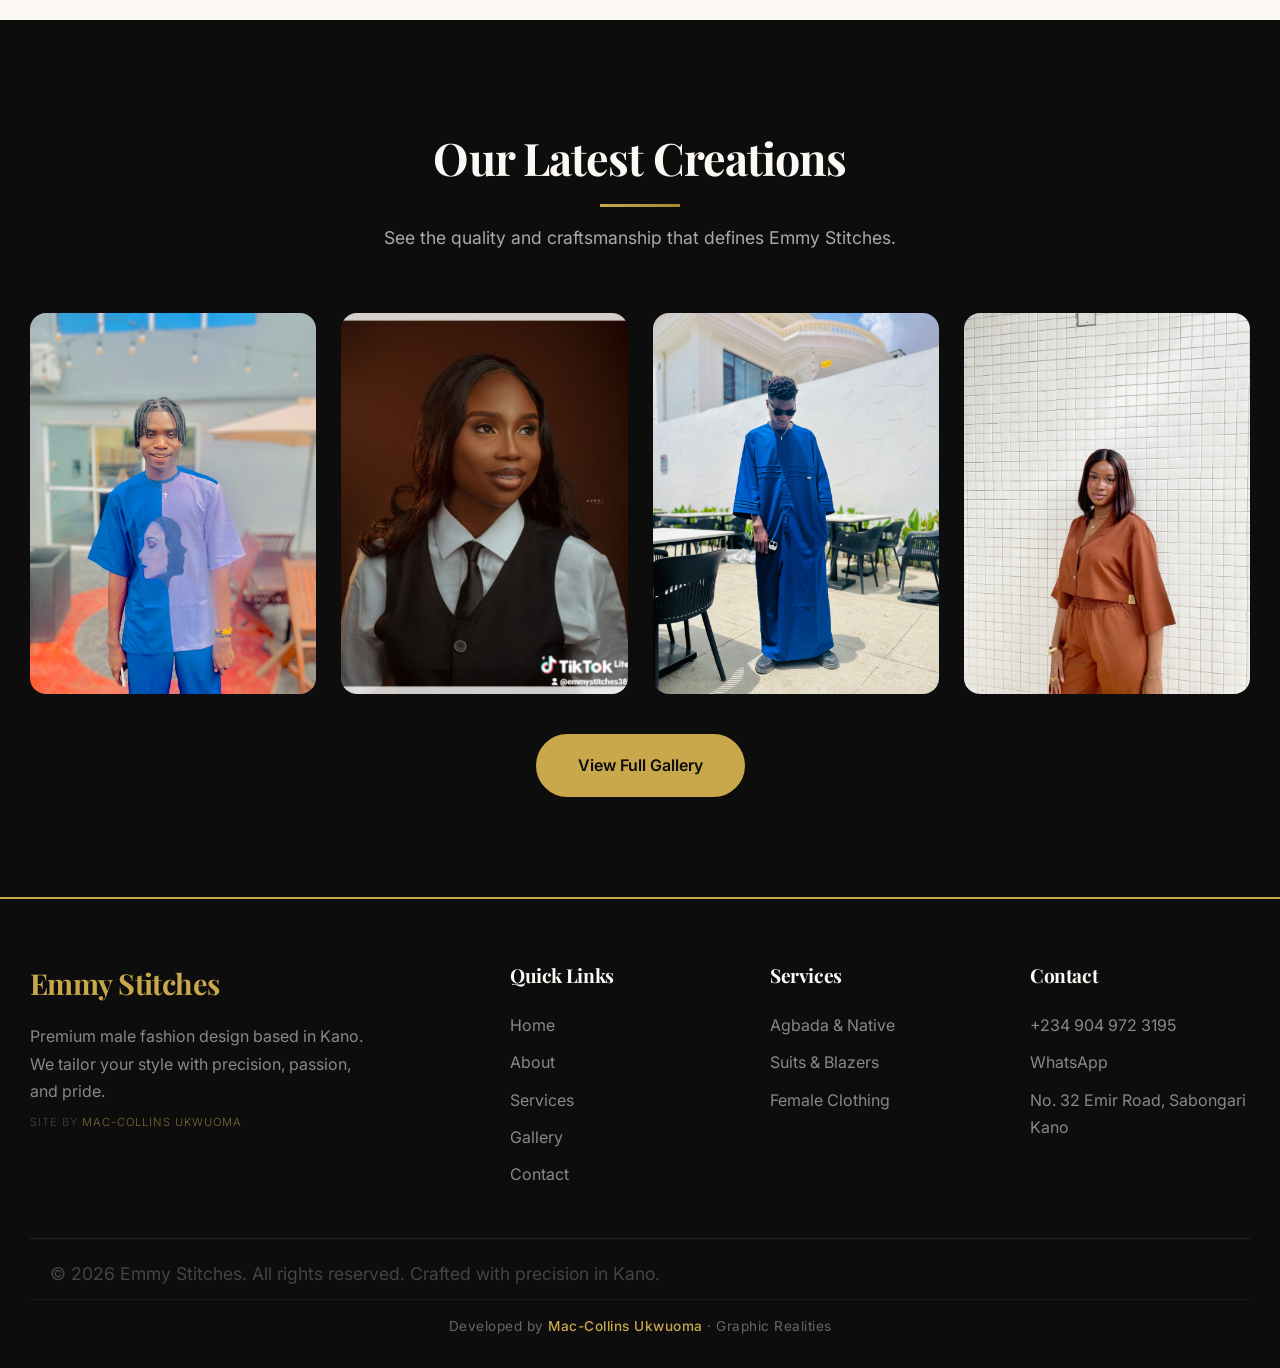
==== commit bbacbbe3: "index.html" ====
--- a/index.html
+++ b/index.html
@@ -6,17 +6,50 @@
     <title>Emmy Stitches | Premium Male Fashion, Kano</title>
     <meta name="description" content="Emmy Stitches – Premium male fashion designer in Kano. We sew Agbada, suits, native wears, and female clothing. Visit us at No. 32 Emir Road, Sabongari Kano.">
     <link rel="stylesheet" href="style.css" />
+    <style>
+        .logo-image {
+            display: flex;
+            align-items: center;
+            gap: 12px;
+            text-decoration: none;
+        }
+        .logo-image img {
+            height: 50px;
+            width: auto;
+            max-width: 180px;
+            object-fit: contain;
+            display: block;
+            transition: var(--transition);
+        }
+        .logo-image img:hover { transform: scale(1.02); }
+        .logo-text {
+            font-family: var(--font-serif);
+            font-size: 1.8rem;
+            font-weight: 700;
+            color: var(--gold);
+            letter-spacing: 1px;
+        }
+        .logo-text span { color: var(--white); }
+        @media (max-width: 768px) {
+            .logo-image img { height: 40px; max-width: 140px; }
+            .logo-text { font-size: 1.3rem; }
+        }
+        @media (max-width: 480px) {
+            .logo-image img { height: 32px; max-width: 110px; }
+            .logo-text { font-size: 1rem; }
+        }
+    </style>
 </head>
 <body>
 
-<!-- ===== HEADER ===== -->
 <header>
     <div class="header-container">
-        <a href="index.html" class="logo">Emmy<span>Stitches</span></a>
+        <a href="index.html" class="logo-image">
+            <img src="Emmystitcheslogo.jpg" alt="Emmy Stitches Logo">
+            <span class="logo-text">Emmy<span>Stitches</span></span>
+        </a>
         <button class="menu-toggle" id="menuToggle" aria-label="Toggle navigation">
-            <span></span>
-            <span></span>
-            <span></span>
+            <span></span><span></span><span></span>
         </button>
         <nav id="mainNav">
             <a href="index.html" class="active">Home</a>
@@ -28,7 +61,6 @@
     </div>
 </header>
 
-<!-- ===== HERO ===== -->
 <section class="hero">
     <div class="hero-container">
         <div class="hero-content">
@@ -54,12 +86,11 @@
             </div>
         </div>
         <div class="hero-image">
-            <img src="images/hero-bg.jpg" alt="Emmy Stitches Premium Fashion" />
+            <img src="hero-bg.jpg" alt="Emmy Stitches Premium Fashion" />
         </div>
     </div>
 </section>
 
-<!-- ===== SERVICES PREVIEW ===== -->
 <section class="section">
     <div class="container">
         <div class="section-header">
@@ -86,7 +117,6 @@
     </div>
 </section>
 
-<!-- ===== GALLERY PREVIEW ===== -->
 <section class="section section-dark">
     <div class="container">
         <div class="section-header">
@@ -117,7 +147,6 @@
     </div>
 </section>
 
-<!-- ===== FOOTER ===== -->
 <footer>
     <div class="footer-grid">
         <div class="footer-brand">
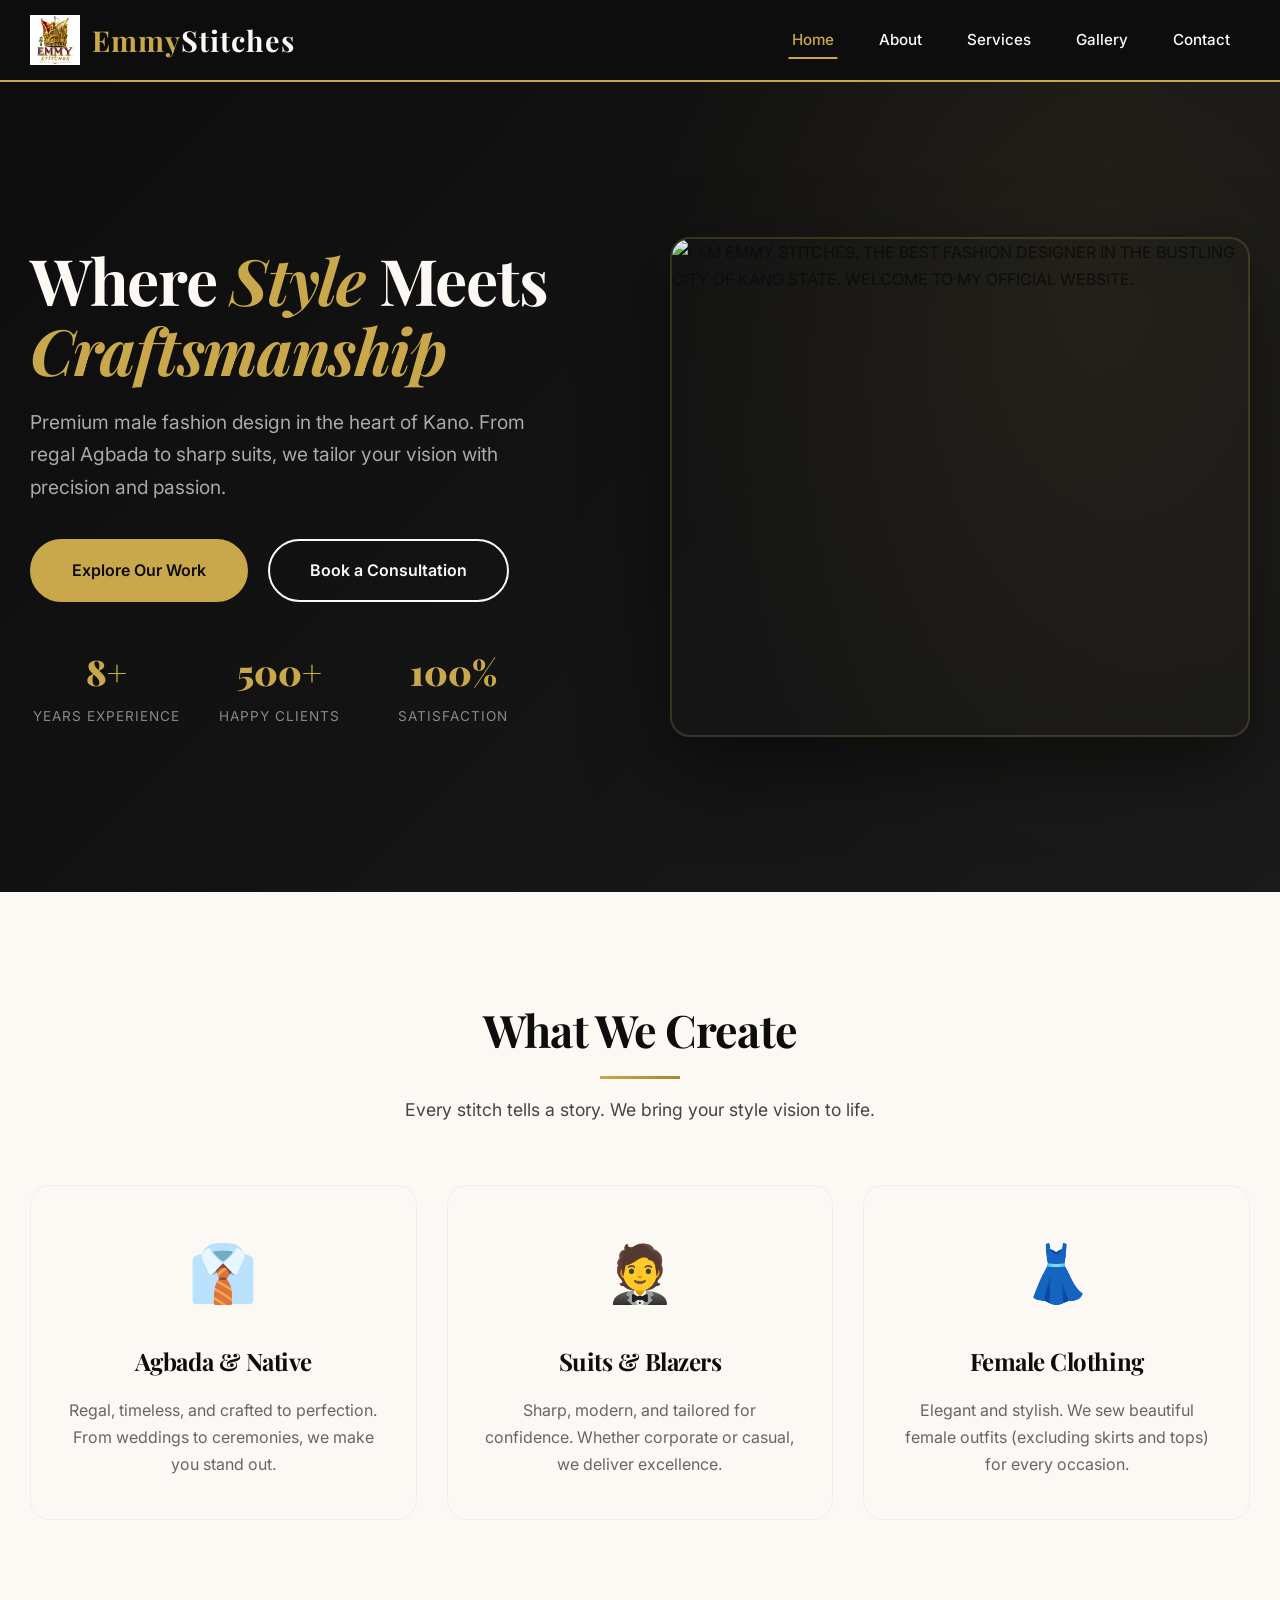
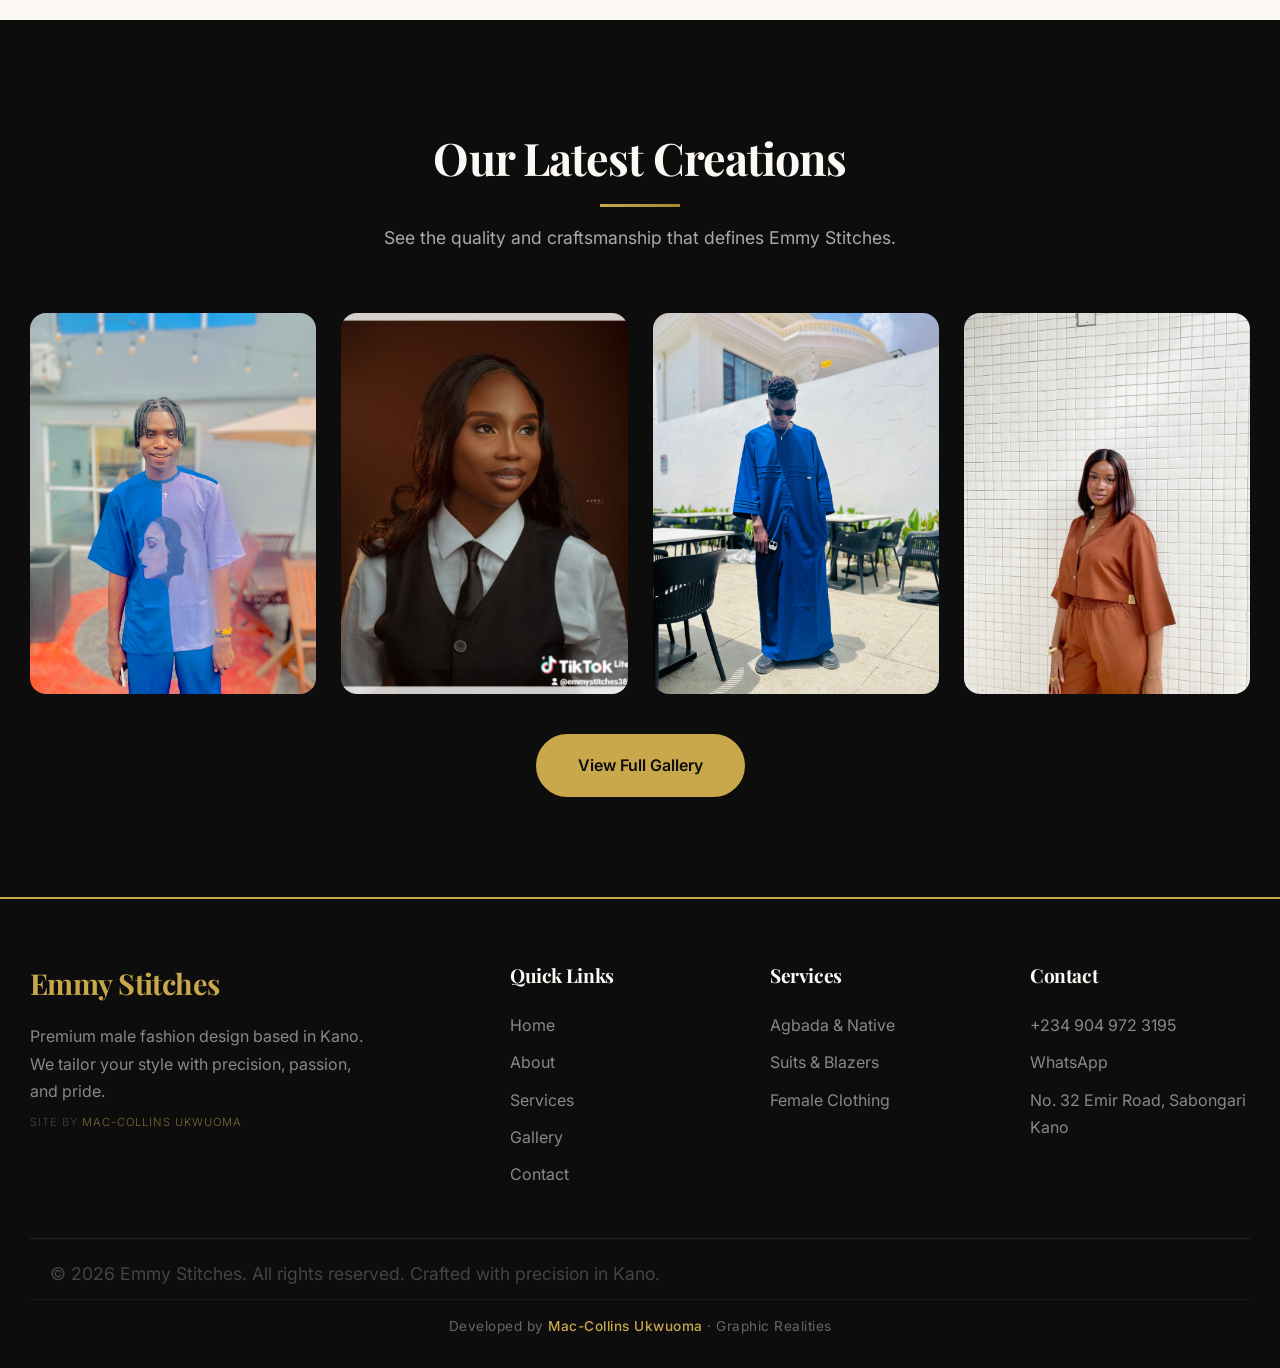
==== commit ef9bb380: "index.html" ====
--- a/index.html
+++ b/index.html
@@ -86,7 +86,7 @@
             </div>
         </div>
         <div class="hero-image">
-            <img src="hero-bg.jpg" alt="Emmy Stitches Premium Fashion" />
+            <img src="EMMA.jpg" alt="I AM EMMY STITCHES, THE BEST FASHION DESIGNER IN THE BUSTLING CITY OF KANO STATE. WELCOME TO MY OFFICIAL WEBSITE." />
         </div>
     </div>
 </section>
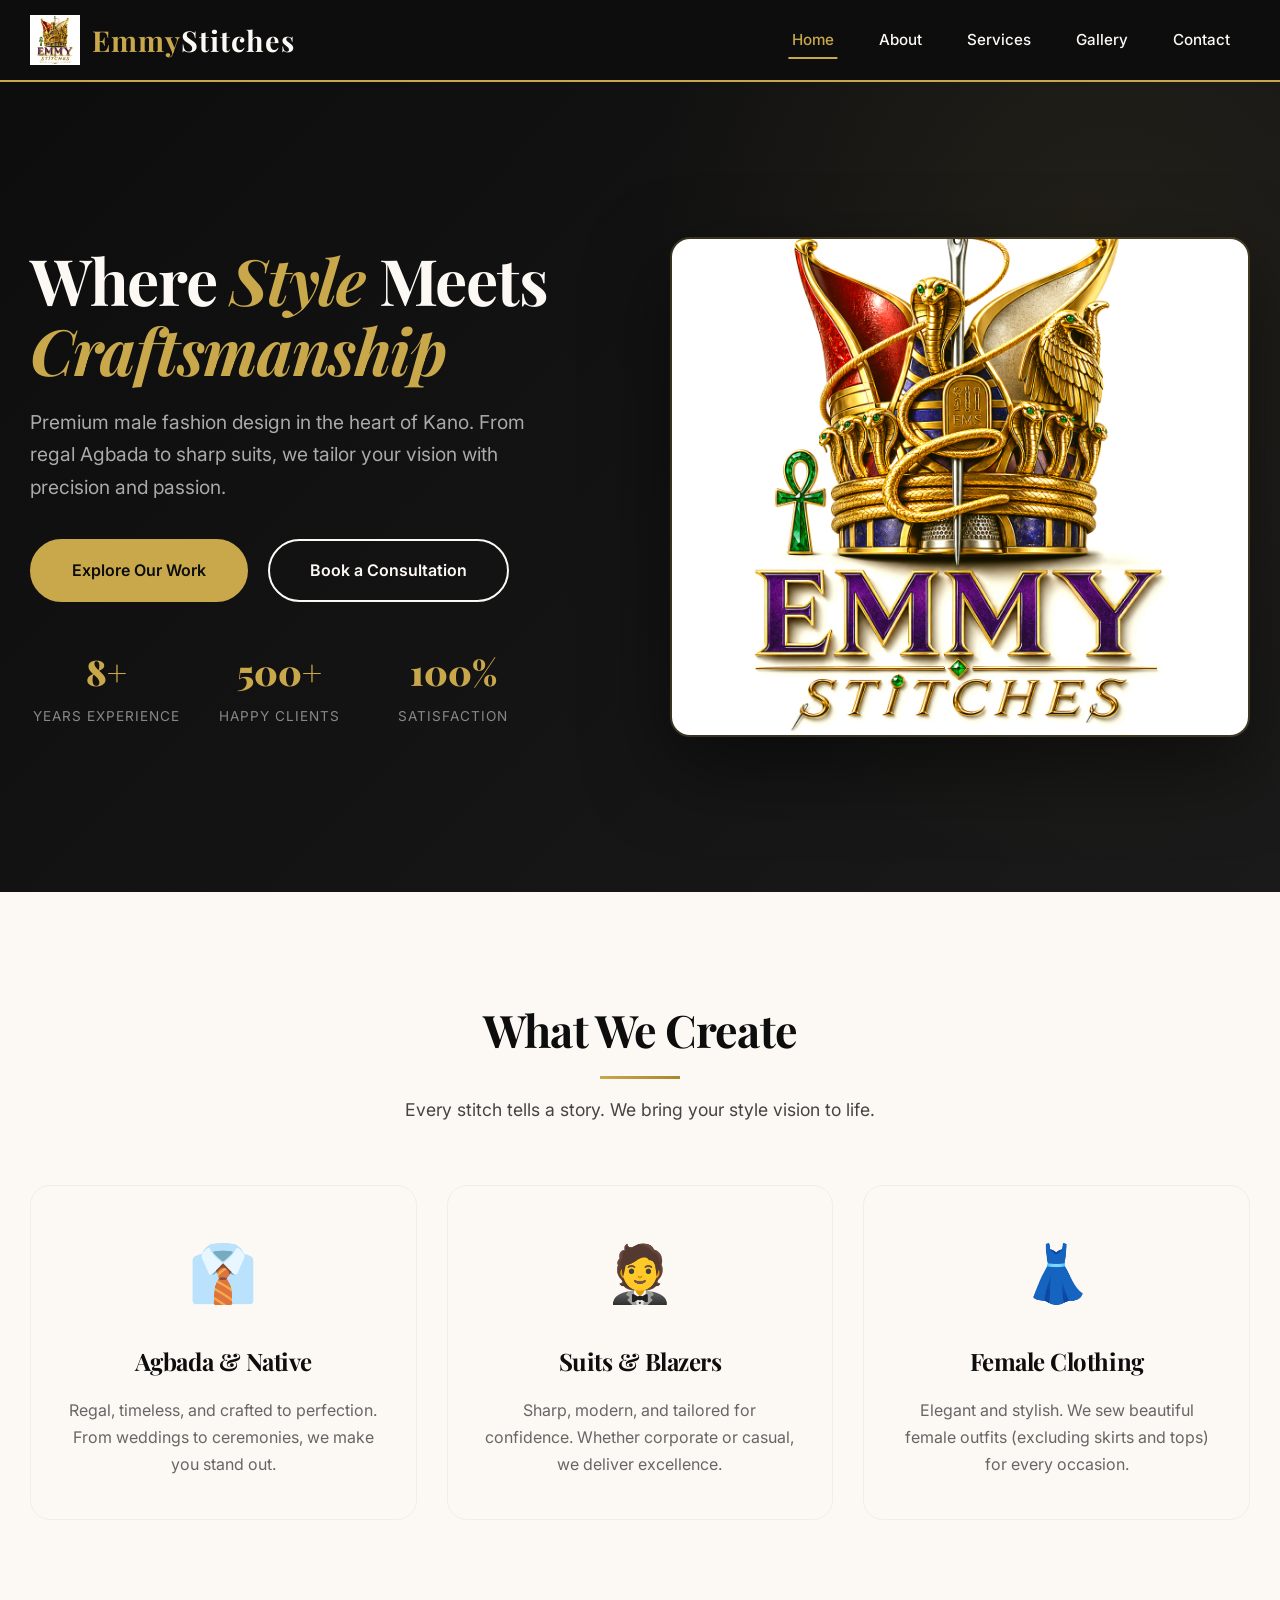
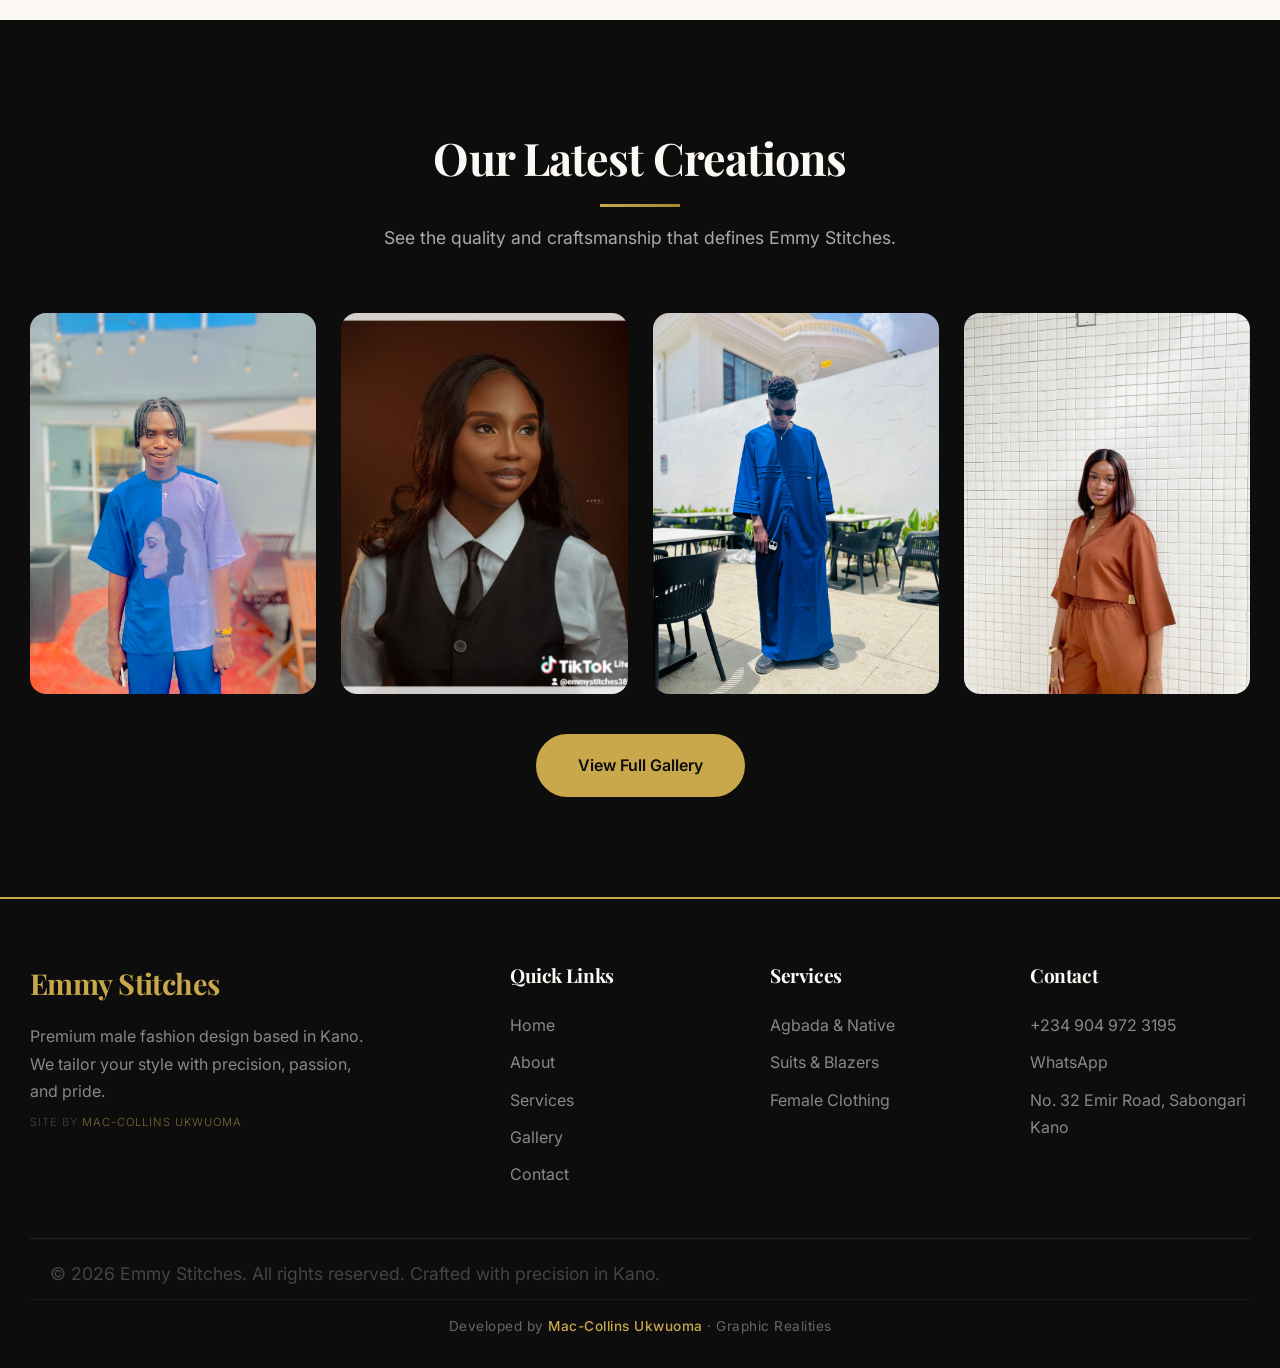
==== commit b5d95699: "index.html" ====
--- a/index.html
+++ b/index.html
@@ -86,7 +86,7 @@
             </div>
         </div>
         <div class="hero-image">
-            <img src="EMMA.jpg" alt="I AM EMMY STITCHES, THE BEST FASHION DESIGNER IN THE BUSTLING CITY OF KANO STATE. WELCOME TO MY OFFICIAL WEBSITE." />
+            <img src="Emmystitcheslogo.jpg" alt="I AM EMMY STITCHES, THE BEST FASHION DESIGNER IN THE BUSTLING CITY OF KANO STATE. WELCOME TO MY OFFICIAL WEBSITE." />
         </div>
     </div>
 </section>
